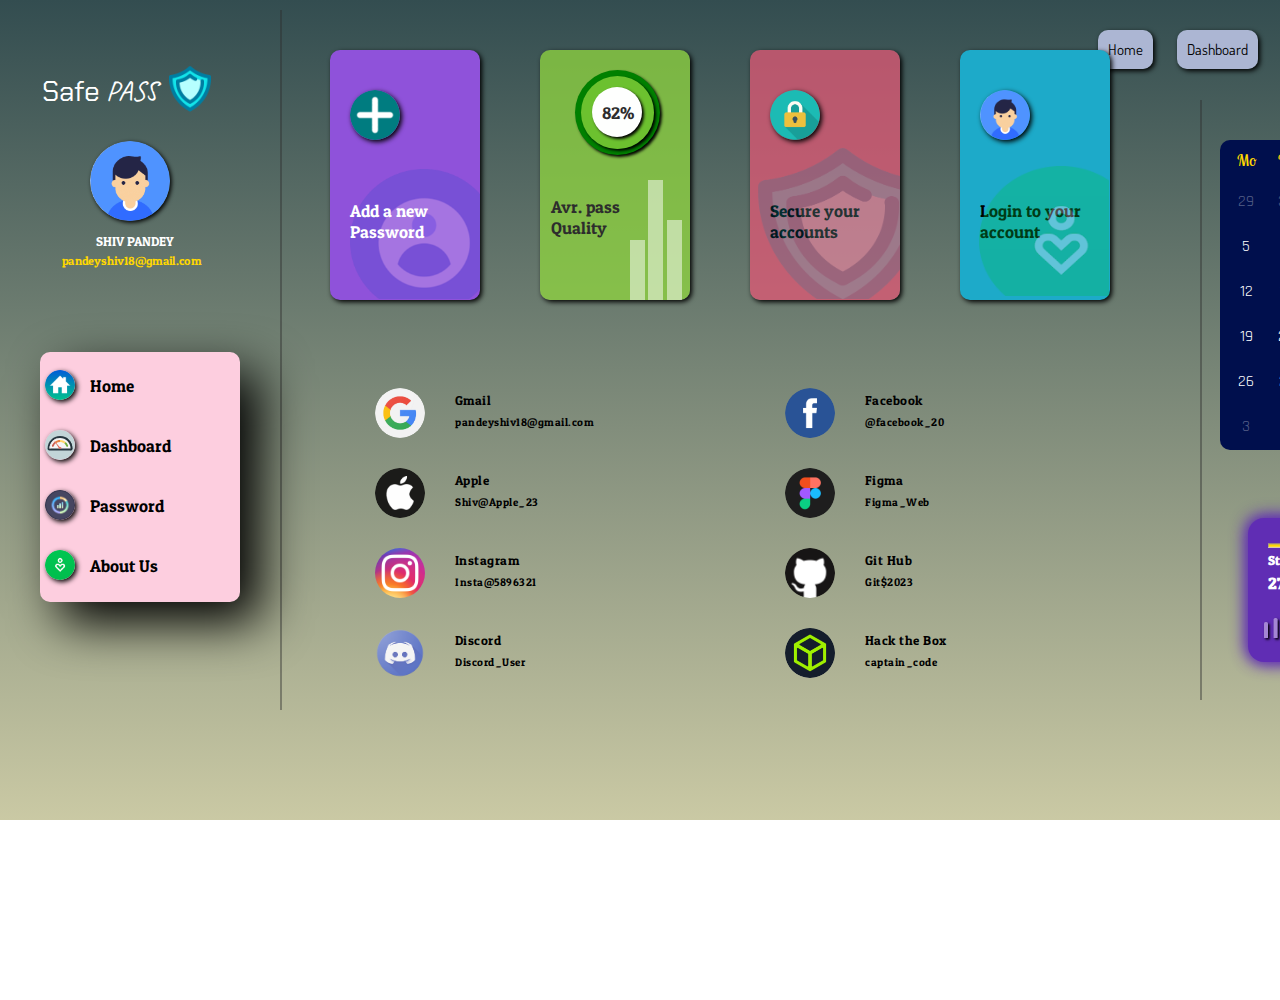
==== index.htm @ b61168da "Rename site.htm to index.htm" ====
<!DOCTYPE html>
<html lang="en">
<head>
    <meta charset="UTF-8">
    <meta http-equiv="X-UA-Compatible" content="IE=edge">
    <meta name="viewport" content="width=, initial-scale=1.0">
    <title>Document</title>
    <link rel="stylesheet" href="site.css">
</head>
<body>
    <div class="body_line1"></div>
    <div class="body_line2"></div>
    <header>
        <a href="" class="head_nav_home">Home</a>
        <a href="" class="head_nav_dash">Dashboard</a>
        <!-- <a href="" class="head_nav_">Password</a>
        <a href="" class="head_nav_">About Us</a>
        <a href="" class="head_nav_">Contact Us</a> -->
        <img src="images/login43.png" alt="login" class="login_btn">
    </header>
    <div class="all_tabs">
        <div class="tab1">
            <img src="images/New folder/home.png" alt="" class="all_tab_img">
            <span class="info">Home</span>
        </div>
        <div class="tab2">
            <img src="images/New folder/dashboard.svg" alt="" class="all_tab_img">
            <span class="info">Dashboard</span></div>
            <div class="tab3">
            <img src="images/New folder/pass.png" alt="" class="all_tab_img">
            <span class="info">Password</span></div>
            <div class="tab4">
            <img src="images/New folder/sch.png" alt="" class="all_tab_img">
            <span class="info">About Us</span></div>
        <div class="bg_blur"></div>
    </div>
    <div class="purple_cont">
        <img src="images/logo.png" alt="logo" class="logo"></img>
        <div class="logo_name">Safe</div>
        <div class="logo_name2">PASS</div>
        <img src="images/login43.png" alt="user" class="user_img">
        <span class="user_name">SHIV PANDEY</span>
        <span class="user_mail">pandeyshiv18@gmail.com</span>
    </div>
    <!-- <img src="images/New folder/homenew.png" alt="" class="side3_img"> -->
    <div class="stat">
        <span class="stat_text_1">Stats</span>
        <span class="stat_text_2">27 logins</span>
        <span class="stat_text_3">Today</span>

        <hr class="line">
        <div class="dot"></div>
        <hr class="line2">
        <div class="stat_graph_1"></div>
        <div class="stat_graph_2"></div>
        <div class="stat_graph_3"></div>
        <div class="stat_graph_4"></div>
        <div class="stat_graph_5"></div>
        <div class="stat_graph_6"></div>
        <div class="stat_graph_7"></div>
        <div class="stat_graph_8"></div>
        <div class="stat_graph_9"></div>
        <div class="stat_graph_10"></div>
        <div class="stat_graph_11"></div>
        <div class="stat_graph_12"></div>
        <div class="stat_graph_13"></div>
        <div class="stat_graph_14"></div>
        <div class="stat_graph_15"></div>
        <div class="stat_graph_16"></div>
        <div class="stat_graph_17"></div>
        <div class="stat_graph_18"></div>
        <div class="stat_graph_19"></div>
        <div class="stat_graph_20"></div>
    </div>
    <div class="block1">
        <img src="images/plus.webp" alt="" class="block1_img">
        <img src="images/login3.png" alt="" class="block1_img2">
        <span class="block1_text">Add a new Password</span>
    </div>
    <div class="block2">
        <div class="block2_circle1">
            <div class="block2_circle2">
                <div class="block2_circle3">
                    <span class="block2_text">82%</span>
                </div>
                <span class="block2_text2">Avr. pass Quality</span>
            </div>
            <div class="dot2"></div>
        </div>
        
        <div class="block2_graph1"></div>
        <div class="block2_graph2"></div>
        <div class="block2_graph3"></div>
    </div>
    <div class="block3">
        <span class="block3_text">Secure your accounts</span>
        <img src="images/lock.png" alt="" class="block3_img1">
        <img src="images/6065643.png" alt="" class="block3_img2">
    </div>
    <div class="block4">
        <span class="block4_text">Login to your account</span>
        <img src="images/login43.png" alt="" class="block4_img1">
        <img src="images/sch2.png" alt="" class="block4_img2">
    </div>
    <div class="recent_pass">
        <a href="link/google.htm">
        <div class="recent_set1_pass1">
            <img src="images/google.png" alt="pass_icon" class="pass_icon">
            <span class="recent_text1">Gmail</span>
            <span class="recent_text2">pandeyshiv18@gmail.com</span>
        </div></a>
        <a href="link/apple.htm">
        <div class="recent_set1_pass2">
            <img src="images/apple.png" alt="pass_icon" class="pass_icon">
            <span class="recent_text1">Apple</span>
            <span class="recent_text2">Shiv@Apple_23</span>
        </div></a>
        <a href="link/insta.htm">
        <div class="recent_set1_pass3">
            <img src="images/insta.png" alt="pass_icon" class="pass_icon">
            <span class="recent_text1">Instagram</span>
            <span class="recent_text2">Insta@5896321</span>
        </div></a>
        <a href="link/discord.htm">
        <div class="recent_set1_pass4">
            <img src="images/discord.png" alt="pass_icon" class="pass_icon">
            <span class="recent_text1">Discord</span>
            <span class="recent_text2">Discord_User</span>
        </div></a>
        <a href="link/fb.htm">
        <div class="recent_set2_pass5">
            <img src="images/fb2.png" alt="pass_icon" class="pass_icon">
            <span class="recent_text1">Facebook</span>
            <span class="recent_text2">@facebook_20</span>
        </div></a>
        <a href="link/figma.htm">
        <div class="recent_set2_pass6">
            <img src="images/figma.png" alt="pass_icon" class="pass_icon">
            <span class="recent_text1">Figma</span>
            <span class="recent_text2">Figma_Web</span>
        </div></a>
        <a href="link/git.htm">
        <div class="recent_set2_pass7">
            <img src="images/git.png" alt="pass_icon" class="pass_icon">
            <span class="recent_text1">Git Hub</span>
            <span class="recent_text2">Git$2023</span>
        </div></a>
        <a href="link/htb.htm">
        <div class="recent_set2_pass8">
            <img src="images/htb.png" alt="pass_icon" class="pass_icon">
            <span class="recent_text1">Hack the Box</span>
            <span class="recent_text2">captain_code</span>
        </div></a>
        
    </div>
    <div class="calender">
        <table>
            <tr>
                <th>Mo</th> 
                <th>Tu</th>
                <th>We</th>
                <th>Th</th>
                <th>Fr</th>
                <th>Sa</th>
                <th>Su</th>
            </tr>
            <tr>
                <td class="old">29</td>
                <td class="old">30</td>
                <td class="old">31</td>
                <td>1</td>
                <td>2</td>
                <td>3</td>
                <td>4</td>
            </tr>
            <tr>
                <td>5</td>
                <td>6</td>
                <td>7</td>
                <td>8</td>
                <td>9</td>
                <td>10</td>
                <td>11</td>
            </tr>
            <tr>
                <td>12</td>
                <td>13</td>
                <td>14</td>
                <td>15</td>
                <td>16</td>
                <td>17</td>
                <td>18</td>
            </tr>
            <tr>
                <td>19</td>
                <td>20</td>
                <td>21</td>
                <td>22</td>
                <td>23</td>
                <td>24</td>
                <td>25</td>
            </tr>
            <tr>
                <td>26</td>
                <td>27</td>
                <td>28</td>
                <td>29</td>
                <td>30</td>
                <td class="old">1</td>
                <td class="old">2</td>
            </tr>
            <tr>
                <td class="old">3</td>
                <td class="old">4</td>
                <td class="old">5</td>
                <td class="old">6</td>
                <td class="old">7</td>
                <td class="old">8</td>
                <td class="old">9</td>
            </tr>
        </table>
    </div>
</body>
</html>
---- site.css ----
@import url('https://fonts.googleapis.com/css2?family=Lobster+Two:ital,wght@0,400;1,700&family=Rajdhani:wght@300;400&display=swap');
@import url('https://fonts.googleapis.com/css2?family=Dosis:wght@500&display=swap');
@import url('https://fonts.googleapis.com/css2?family=Pacifico&display=swap');
@import url('https://fonts.googleapis.com/css2?family=Patua+One&display=swap');
@import url('https://fonts.googleapis.com/css2?family=Caveat:wght@700&display=swap');
@import url('https://fonts.googleapis.com/css2?family=Chakra+Petch:wght@500;700&display=swap');

/* 
font-family: 'Lobster Two', cursive;
font-family: 'Rajdhani', sans-serif; 
font-family: 'Patua One', cursive;
font-family: 'Chakra Petch', sans-serif;
font-family: 'Caveat', cursive;
font-family: 'Dosis', sans-serif;
*/

body {
    height: 800px;
    margin: 10px;
    padding: 0px;
    box-sizing: border-box;
    background-repeat: no-repeat;
    background-image: linear-gradient(to bottom, #334d50,#cac9a4);
}
.purple_cont {
    height: 350px;
    width: 300px;
    /* background-color: #5a1167; */
    /* box-shadow: 2px 2px 20px #116D6E, -2px -2px 20px #116D6E; */
    border-radius: 10px;
    position: absolute;
    top: -30px;
    left: -20px;
    transform: scale(.8);
}
.all_tabs {
    height: 250px;
    width: 200px;
    /* background-color: #FDCEDF; */
    position: absolute;
    top: 350px;
    left: 20px;
}
.bg_blur {
    height: 250px;
    width: 200px;
    background-color: #FDCEDF;
    border-radius: 10px;
    box-shadow: 20px 20px 50px ;
    top: 2px;
    position: absolute;
    left: 20px;
}
[class^=tab]{
    height: 50px;
    width: 180px;
    position: relative;
    z-index: 1;
    margin: 10px;
    left: -10px;
    border-radius: 10px;
    transition: all .2s;
}
.tab1:hover ~ div, .tab1:hover ~ .bg_blur{
    transition: all .2s;
    
    filter: blur(5px);
}
.tab2:hover ~ div, .tab2:hover ~ .bg_blur{
    transition: all .2s;
    filter: blur(5px);
}
.tab3:hover ~ div, .tab3:hover ~ .bg_blur{
    transition: all .2s;
    filter: blur(5px);
}
.tab4:hover ~ div, .tab4:hover ~ .bg_blur{
    transition: all .2s;
    filter: blur(5px);
}
.all_tab_img {
    height: 30px;
    width: 30px;
    position: absolute;
    box-shadow: 2px 2px 5px black;
    border-radius: 30px;
    left: 25px;
    top: 10px;
}

/* .tab2 {
    top: 430px;
}
.tab3 {
    top: 470px;
}
.tab4 {
    top: 510px;
} */
.info {
    font-size: 17px;
    position: relative;
    top: 15px;
    left: 70px;
    font-family: 'Patua One', cursive;
}
[class^=tab]:hover {
    background-color: rgb(96, 45, 180);
    box-shadow: 2px 2px 20px rgb(96, 45, 180), -2px -2px 20px rgb(96, 45, 180);
    transform: translateY(-5px);
    color:gold;
}
.logo {
    width: 70px;
    height: 70px;
    position: absolute;
    top: 70px;
    left: 190px;
    
}
.logo_name, .logo_name2 {
    font-family: 'Chakra Petch', sans-serif;
    color: white;
    font-size: 35px;
    position: absolute;
    top: 85px;
    left: 40px;
}
.logo_name2 {
    left: 120px;
    font-family: 'Caveat', cursive;
}
.user_img {
    width: 100px;
    height: 100px;
    position: absolute;
    box-shadow: 2px 2px 5px;
    border-radius: 50%;
    top: 170px;
    left: 100px;
}
.user_name {
    font-family: 'Patua One', cursive;
    color: white;
    position: absolute;
    top: 285px;
    left: 107px;
}
.user_mail {
    font-family: 'Patua One', cursive;
    color: gold;
    font-size: 15px;
    position: absolute;
    top: 310px;
    left: 65px;
}
.body_line1 {
    height: 700px;
    width: 2px;
    position: absolute;
    background-color: #2d2d2d6c;
    left: 280px;
}
.body_line2 {
    height: 600px;
    width: 2px;
    position: absolute;
    background-color: #2d2d2d6c;
    top: 100px;
    left: 1200px;
}
header {
    height: 50px;
    width: 60%;
    top: 40px;
    position: absolute;
    left: 500px;
    text-align: right;
}
header a {
    height: 50px;
    width: 60px;
    padding: 10px;
    text-decoration: none;
    font-size: 15px;
    box-shadow: 2px 2px 5px black;
    font-family: 'Dosis', sans-serif;
    color: white;
    margin: 10px;
    border-radius: 10px;
    background-color: #acb6d3;
    transition: all .2s;
}
header a:hover {
    transition-duration: .2s;
    box-shadow: 2px 2px 5px;
    background-color: rgb(0, 153, 255);
    box-shadow: 2px 2px 20px rgb(0, 153, 255), -2px -2px 20px rgb(0, 153, 255);
    color:whitesmoke;
}
.login_btn {
    height: 60px;
    width: 60px;
    position: absolute;
    top: -15px;
    box-shadow: 2px 2px 5px;
    border-radius: 50%;
    right: -80px;    
}

.stat {
    height: 180px;
    width: 280px;
    background-color: rgb(96, 45, 180);
    position: absolute;
    border-radius: 20px;
    box-shadow: 2px 2px 20px rgb(96, 45, 180), -2px -2px 20px rgb(96, 45, 180);
    font-family: 'Patua One', cursive;
    transition: all 0.2s;
    transform: scale(.8);   
    top: 500px;
    left: 1220px;
}
.stat:hover {
    transition: all 0.2s;
    transform: scale(.9);
}
.stat_text_1 {
    color: white;
    font-weight: bold;
    position: relative;
    top: 40px;
    left: 25px;
}
.stat_text_2 {
    color: white;
    font-weight: bold;
    position: relative;
    top: 70px;
    font-size: 20px;
    left: -15px;
}
.stat_text_3 {
    color: white;
    font-weight: bold;
    position: relative;
    top: 70px;
    color:gold;
    left: 80px;
}
[class^=stat_graph] {
    position: absolute;
    bottom: 30px;
    box-shadow: 2px 2px 3px;
    border-top-left-radius: 2px;
    border-top-right-radius: 2px;
    background-color: rgba(255, 255, 255, 0.427);
    /* transform: rotate(180deg); */
    display: inline-block;
    transition: all;
}
[class^=stat_graph]:hover {
    background-color: rgb(255, 255, 255);
    transform: scale(1.2);
}
.line {
    height: 3px;
    background-color: gold;
    width: 140px;
    position: relative;
    left: -44px;
    
}
.line2 {
    height: 3px;
    background-color: white;
    width: 80px;
    position: absolute;
    top: 24px;
    left: 170px;   
}
.dot{
    width: 10px;
    height: 10px;
    border-radius: 50%;
    position: relative;
    top: -15px;
    box-shadow: 2px 2px 3px;
    left: 162px;
    z-index: 1;
    background-color: white;
}
.stat_graph_1 {
    width: 5px;
    height: 20px;
    left: 20px;
}
.stat_graph_2 {
    width: 5px;
    height: 25px;
    left: 32px;
}
.stat_graph_3 {
    width: 5px;
    height: 30px;
    left: 44px;
}
.stat_graph_4 {
    width: 5px;
    height: 25px;
    left: 56px;
}
.stat_graph_5 {
    width: 5px;
    height: 20px;
    left: 68px;
}
.stat_graph_6 {
    width: 5px;
    height: 15px;
    left: 80px;
}
.stat_graph_7 {
    width: 5px;
    height: 10px;
    left: 92px;
}
.stat_graph_8 {
    width: 5px;
    height: 20px;
    left: 104px;
}
.stat_graph_9 {
    width: 5px;
    height: 10px;
    left: 116px;
}
.stat_graph_10 {
    width: 5px;
    height: 20px;
    left: 128px;
}
.stat_graph_11 {
    width: 5px;
    height: 20px;
    left: 140px;
}
.stat_graph_12 {
    width: 5px;
    height: 25px;
    left: 152px;
}
.stat_graph_13 {
    width: 5px;
    height: 30px;
    left: 164px;
}
.stat_graph_14 {
    width: 5px;
    height: 25px;
    left: 176px;
}
.stat_graph_15 {
    width: 5px;
    height: 20px;
    left: 188px;
}
.stat_graph_16 {
    width: 5px;
    height: 15px;
    left: 200px;
}
.stat_graph_17 {
    width: 5px;
    height: 10px;
    left: 212px;
}
.stat_graph_18 {
    width: 5px;
    height: 20px;
    left: 224px;
}
.stat_graph_19 {
    width: 5px;
    height: 30px;
    left: 236px;
}
.stat_graph_20 {
    width: 5px;
    height: 25px;
    left: 248px;
}
.block1 {
    width: 150px;
    height: 250px;
    background-color: rgb(143, 82, 218);
    border-radius: 10px;
    position: absolute;
    box-shadow: 2px 2px 5px black;
    top: 50px;
    left: 330px;
    transition: all 0.2s;

}
.block1:hover { 
    transition-duration: 0.2s;
    box-shadow: 20px 20px 50px rgba(0, 0, 0, 0.753);
    transform: scale(1.05); 
}
.block1_img {
    height: 50px;
    width: 50px;
    box-shadow: 2px 2px 5px;
    border-radius: 50%;
    position: relative;
    top: 40px;
    left: 20px;
}
.block1_img2 {
    height: 130px;
    width: 130px;
    position: relative;
    top: 65px;
    left: 20px;
    opacity: 0.2;
}
.block1_text {
    position: absolute;
    top: 150px;
    left: 20px;
    color: rgb(255, 255, 255);
    font-family: 'Patua One', cursive;
    font-size: 17px;
}
.block2 {
    width: 150px;
    height: 250px;
    background-color: rgba(144, 214, 63, 0.753);
    border-radius: 10px;
    position: absolute;
    top: 50px; 
    box-shadow: 2px 2px 5px black;
    left: 540px;
    transition: all 0.2s;
    
}
.block2:hover { 
    transition-duration: 0.2s;
    box-shadow: 20px 20px 50px rgba(0, 0, 0, 0.753);
    transform: scale(1.05); 
}
.block2_graph1 {
    height:60px;
    width: 15px;
    position: absolute;
    top: 190px;
    left: 90px;
    /* box-shadow: 2px 2px 5px black; */
    /* box-shadow: 2px 2px 3px; */
    background-color: rgba(255, 255, 255, 0.5);
}
.block2_graph2 {
    height: 120px;
    width: 15px;
    position: absolute;
    top: 130px;
    left: 108px;
    /* box-shadow: 2px 2px 3px; */
    background-color: rgba(255, 255, 255, 0.5);
}
.block2_graph3 {
    height: 80px;
    width: 15px;
    position: absolute;
    top: 170px;
    left: 127px;
    /* box-shadow: 2px 2px 3px; */
    background-color: rgba(255, 255, 255, 0.5);
}
.block2_circle1 {
    height: 85px;
    width: 85px;
    background-color: green;
    position: relative;
    top: 20px;
    box-shadow: 2px 2px 3px;
    border-radius: 50%;
    left: 35px;
}
.block2_circle2 {
    height: 73px;
    width: 73px;
    position: relative;
    top: 6px;
    left: 6px;
    box-shadow: 2px 2px 3px;
    background-color: rgba(144, 214, 63, 0.753);
    border-radius: 50%;
}
.block2_circle3 {
    height: 50px;
    width: 50px;
    position: relative;
    top: 11px;
    box-shadow: 2px 2px 3px;
    left: 11px;
    background-color: rgb(254, 255, 254);
    border-radius: 50%;
}
.block2_text {
    position: relative;
    top: 15px;
    left: 10px;
    color: #2d2d2d;
    font-family: 'Patua One', cursive;
    font-size: 17px;
}
.block2_text2 {
    position: absolute;
    top: 120px;
    left: -30px;
    color: #2d2d2d;
    font-family: 'Patua One', cursive;
    font-size: 17px;
}
.block3 {
    width: 150px;
    height: 250px;
    background-color: rgba(224, 87, 117, 0.753);
    border-radius: 10px;
    box-shadow: 2px 2px 5px black;
    position: absolute;
    top: 50px;
    left: 750px;
    transition: all 0.2s;
}
.block3:hover { 
    transition-duration: 0.2s;
    box-shadow: 20px 20px 50px rgba(0, 0, 0, 0.753);
    transform: scale(1.05); 
}
.block3_img1 {
    height: 50px;
    width: 50px;
    box-shadow: 2px 2px 5px;
    border-radius: 50%;
    position: relative;
    top: 40px;
    left: 20px;
}
.block3_img2 {
    height: 170px;
    width: 170px;
    position: relative;
    top: 25px;
    left: -20px;
    opacity: 0.2;
}
.block3_text {
    position: absolute;
    top: 150px;
    left: 20px;
    color: #000000;
    font-family: 'Patua One', cursive;
    font-size: 17px;
}
.block4 {
    width: 150px;
    height: 250px;
    background-color: rgb(29, 170, 201);
    border-radius: 10px;
    position: absolute;
    box-shadow: 2px 2px 5px black;
    top: 50px; 
    left: 960px;
    transition: all 0.2s;
}
.block4:hover { 
    transition-duration: 0.2s;
    box-shadow: 20px 20px 50px rgba(0, 0, 0, 0.753);
    transform: scale(1.05); 
}
.block4_img1 {
    height: 50px;
    width: 50px;
    box-shadow: 2px 2px 5px;
    border-radius: 50%;
    position: relative;
    top: 40px;
    left: 20px;
}
.block4_img2 {
    height: 130px;
    width: 130px;
    position: relative;
    top: 62px;
    left: 19px;
    opacity: .3;
}
.block4_text {
    position: absolute;
    top: 150px;
    left: 20px;
    color: #000000;
    font-family: 'Patua One', cursive;
    font-size: 17px;
}
.recent_pass {
    height: 300px;
    width: 600px;
    position: absolute;
    letter-spacing: .5px;
    top: 360px;
    left: 320px;
}
 .recent_pass div {
     height: 50px;
     width: 250px;
     position: relative;
     margin: 30px;
    border-radius: 30px;
    transition: all .2s;
}
a:link {
    text-decoration: none;
    color: #000000;
}
a:active{
    text-decoration: none;
    color: #000000;
}
a:visited {
    text-decoration: none;
    color: #000000;
}
[class^=recent_set1_pass] {
    position: absolute;
    left: 30px;
}
[class^=recent_set2_pass] {
    position: absolute;
    left: 440px;
    top: -320px;
}
/* .recent_set1_pass1 {
    background-color: #39aa57;
}
.recent_set1_pass2 {
    background-color: #1b1b19;
}
.recent_set1_pass3 {
    background-color: #db2c78;
}
.recent_set1_pass4 {
    background-color: #5c71c0;
} */
.recent_text1 {
    font-size: 13px;
    position: relative;
    /* color: white; */
    transition: all .2s;
    top: -35px;
    left: 20px;
    font-family: 'Patua One', cursive;
}
.recent_text2 {
    font-size: 11px;
    position: absolute;
    /* color: white; */
    transition: all .2s;
    top: 25px;
    left: 75px;
    font-family: 'Patua One', cursive;
}
[class^=recent_pass] div:hover {
    background-color: #FDCEDF;
    box-shadow: 2px 2px 20px #FDCEDF, -2px -2px 20px #FDCEDF;
    transform: translateY(-5px);
    
}
[class^=recent_text]:hover {
    transition: all .2s;
  
}
.pass_icon {
    position: relative;
    top: -2px;
    left: -5px;
    border-radius: 40px;
    /* box-shadow: 2px 2px 5px #000000, -2px -2px 20px #000000; */
    width: 50px;
    height: 50px;
}
.side3_img {
    height: 150px;
    width: 150px;
    position: relative;
    top: 80px;
    left: 1220px;

}
.calender {
    height: 310px;
    width: 285px;
    position: relative;
    top: 130px;
    left: 1210px;
    border-radius: 10px;
    transition: all .2s;
    /* background-color: #020202df; */
    background-color: #000f4d;
}
.bg_blur2{
    height: 290px;
    width: 277px;
    position: absolute;
    top: 0px;
    left: 0px;
    border-radius: 10px;
}
table {
    position: relative;
    left: -5px;
    z-index: 1;
    margin: 10px;
    /* border: 2px solid; */
    /* border-radius: 10px; */
}
th,td {
    color: white;
    font-size: 16px;
    text-align: center;
}
th {
    font-family: 'Lobster Two', cursive;
    font-weight: 500;
    color: gold;
    padding: 8px;
}
td {
    padding: 9px;
    border: 2px solid #000f4d;
    font-family: 'Rajdhani', sans-serif;
    transition: all .2s;
}
.old {
    color: rgba(255, 255, 255, 0.342);
}
.calender:hover {
    box-shadow: 20px 20px 50px;
    transform: translateY(-10px);
}
td:hover {
    color: gold;
    border: 2px solid;
}
@import url('https://fonts.googleapis.com/css2?family=Lobster+Two:ital,wght@0,400;1,700&family=Rajdhani:wght@300;400&display=swap');
@import url('https://fonts.googleapis.com/css2?family=Dosis:wght@500&display=swap');
@import url('https://fonts.googleapis.com/css2?family=Pacifico&display=swap');
@import url('https://fonts.googleapis.com/css2?family=Patua+One&display=swap');
@import url('https://fonts.googleapis.com/css2?family=Caveat:wght@700&display=swap');
@import url('https://fonts.googleapis.com/css2?family=Chakra+Petch:wght@500;700&display=swap');

/* 
font-family: 'Lobster Two', cursive;
font-family: 'Rajdhani', sans-serif; 
font-family: 'Patua One', cursive;
font-family: 'Chakra Petch', sans-serif;
font-family: 'Caveat', cursive;
font-family: 'Dosis', sans-serif;
*/

body {
    height: 800px;
    margin: 10px;
    padding: 0px;
    box-sizing: border-box;
    background-repeat: no-repeat;
    background-image: linear-gradient(to bottom, #334d50,#cac9a4);
}
.purple_cont {
    height: 350px;
    width: 300px;
    /* background-color: #5a1167; */
    /* box-shadow: 2px 2px 20px #116D6E, -2px -2px 20px #116D6E; */
    border-radius: 10px;
    position: absolute;
    top: -30px;
    left: -20px;
    transform: scale(.8);
}
.all_tabs {
    height: 250px;
    width: 200px;
    /* background-color: #FDCEDF; */
    position: absolute;
    top: 350px;
    left: 20px;
}
.bg_blur {
    height: 250px;
    width: 200px;
    background-color: #FDCEDF;
    border-radius: 10px;
    box-shadow: 20px 20px 50px ;
    top: 2px;
    position: absolute;
    left: 20px;
}
[class^=tab]{
    height: 50px;
    width: 180px;
    position: relative;
    z-index: 1;
    margin: 10px;
    left: -10px;
    border-radius: 10px;
    transition: all .2s;
}
.tab1:hover ~ div, .tab1:hover ~ .bg_blur{
    transition: all .2s;
    
    filter: blur(5px);
}
.tab2:hover ~ div, .tab2:hover ~ .bg_blur{
    transition: all .2s;
    filter: blur(5px);
}
.tab3:hover ~ div, .tab3:hover ~ .bg_blur{
    transition: all .2s;
    filter: blur(5px);
}
.tab4:hover ~ div, .tab4:hover ~ .bg_blur{
    transition: all .2s;
    filter: blur(5px);
}
.all_tab_img {
    height: 30px;
    width: 30px;
    position: absolute;
    box-shadow: 2px 2px 5px black;
    border-radius: 30px;
    left: 25px;
    top: 10px;
}

/* .tab2 {
    top: 430px;
}
.tab3 {
    top: 470px;
}
.tab4 {
    top: 510px;
} */
.info {
    font-size: 17px;
    position: relative;
    top: 15px;
    left: 70px;
    font-family: 'Patua One', cursive;
}
[class^=tab]:hover {
    background-color: rgb(96, 45, 180);
    box-shadow: 2px 2px 20px rgb(96, 45, 180), -2px -2px 20px rgb(96, 45, 180);
    transform: translateY(-5px);
    color:gold;
}
.logo {
    width: 70px;
    height: 70px;
    position: absolute;
    top: 70px;
    left: 190px;
    
}
.logo_name, .logo_name2 {
    font-family: 'Chakra Petch', sans-serif;
    color: white;
    font-size: 35px;
    position: absolute;
    top: 85px;
    left: 40px;
}
.logo_name2 {
    left: 120px;
    font-family: 'Caveat', cursive;
}
.user_img {
    width: 100px;
    height: 100px;
    position: absolute;
    box-shadow: 2px 2px 5px;
    border-radius: 50%;
    top: 170px;
    left: 100px;
}
.user_name {
    font-family: 'Patua One', cursive;
    color: white;
    position: absolute;
    top: 285px;
    left: 107px;
}
.user_mail {
    font-family: 'Patua One', cursive;
    color: gold;
    font-size: 15px;
    position: absolute;
    top: 310px;
    left: 65px;
}
.body_line1 {
    height: 700px;
    width: 2px;
    position: absolute;
    background-color: #2d2d2d6c;
    left: 280px;
}
.body_line2 {
    height: 600px;
    width: 2px;
    position: absolute;
    background-color: #2d2d2d6c;
    top: 100px;
    left: 1200px;
}
header {
    height: 50px;
    width: 60%;
    top: 40px;
    position: absolute;
    left: 500px;
    text-align: right;
}
header a {
    height: 50px;
    width: 60px;
    padding: 10px;
    text-decoration: none;
    font-size: 15px;
    box-shadow: 2px 2px 5px black;
    font-family: 'Dosis', sans-serif;
    color: white;
    margin: 10px;
    border-radius: 10px;
    background-color: #acb6d3;
    transition: all .2s;
}
header a:hover {
    transition-duration: .2s;
    box-shadow: 2px 2px 5px;
    background-color: rgb(0, 153, 255);
    box-shadow: 2px 2px 20px rgb(0, 153, 255), -2px -2px 20px rgb(0, 153, 255);
    color:whitesmoke;
}
.login_btn {
    height: 60px;
    width: 60px;
    position: absolute;
    top: -15px;
    box-shadow: 2px 2px 5px;
    border-radius: 50%;
    right: -80px;    
}

.stat {
    height: 180px;
    width: 280px;
    background-color: rgb(96, 45, 180);
    position: absolute;
    border-radius: 20px;
    box-shadow: 2px 2px 20px rgb(96, 45, 180), -2px -2px 20px rgb(96, 45, 180);
    font-family: 'Patua One', cursive;
    transition: all 0.2s;
    transform: scale(.8);   
    top: 500px;
    left: 1220px;
}
.stat:hover {
    transition: all 0.2s;
    transform: scale(.9);
}
.stat_text_1 {
    color: white;
    font-weight: bold;
    position: relative;
    top: 40px;
    left: 25px;
}
.stat_text_2 {
    color: white;
    font-weight: bold;
    position: relative;
    top: 70px;
    font-size: 20px;
    left: -15px;
}
.stat_text_3 {
    color: white;
    font-weight: bold;
    position: relative;
    top: 70px;
    color:gold;
    left: 80px;
}
[class^=stat_graph] {
    position: absolute;
    bottom: 30px;
    box-shadow: 2px 2px 3px;
    border-top-left-radius: 2px;
    border-top-right-radius: 2px;
    background-color: rgba(255, 255, 255, 0.427);
    /* transform: rotate(180deg); */
    display: inline-block;
    transition: all;
}
[class^=stat_graph]:hover {
    background-color: rgb(255, 255, 255);
    transform: scale(1.2);
}
.line {
    height: 3px;
    background-color: gold;
    width: 140px;
    position: relative;
    left: -44px;
    
}
.line2 {
    height: 3px;
    background-color: white;
    width: 80px;
    position: absolute;
    top: 24px;
    left: 170px;   
}
.dot{
    width: 10px;
    height: 10px;
    border-radius: 50%;
    position: relative;
    top: -15px;
    box-shadow: 2px 2px 3px;
    left: 162px;
    z-index: 1;
    background-color: white;
}
.stat_graph_1 {
    width: 5px;
    height: 20px;
    left: 20px;
}
.stat_graph_2 {
    width: 5px;
    height: 25px;
    left: 32px;
}
.stat_graph_3 {
    width: 5px;
    height: 30px;
    left: 44px;
}
.stat_graph_4 {
    width: 5px;
    height: 25px;
    left: 56px;
}
.stat_graph_5 {
    width: 5px;
    height: 20px;
    left: 68px;
}
.stat_graph_6 {
    width: 5px;
    height: 15px;
    left: 80px;
}
.stat_graph_7 {
    width: 5px;
    height: 10px;
    left: 92px;
}
.stat_graph_8 {
    width: 5px;
    height: 20px;
    left: 104px;
}
.stat_graph_9 {
    width: 5px;
    height: 10px;
    left: 116px;
}
.stat_graph_10 {
    width: 5px;
    height: 20px;
    left: 128px;
}
.stat_graph_11 {
    width: 5px;
    height: 20px;
    left: 140px;
}
.stat_graph_12 {
    width: 5px;
    height: 25px;
    left: 152px;
}
.stat_graph_13 {
    width: 5px;
    height: 30px;
    left: 164px;
}
.stat_graph_14 {
    width: 5px;
    height: 25px;
    left: 176px;
}
.stat_graph_15 {
    width: 5px;
    height: 20px;
    left: 188px;
}
.stat_graph_16 {
    width: 5px;
    height: 15px;
    left: 200px;
}
.stat_graph_17 {
    width: 5px;
    height: 10px;
    left: 212px;
}
.stat_graph_18 {
    width: 5px;
    height: 20px;
    left: 224px;
}
.stat_graph_19 {
    width: 5px;
    height: 30px;
    left: 236px;
}
.stat_graph_20 {
    width: 5px;
    height: 25px;
    left: 248px;
}
.block1 {
    width: 150px;
    height: 250px;
    background-color: rgb(143, 82, 218);
    border-radius: 10px;
    position: absolute;
    box-shadow: 2px 2px 5px black;
    top: 50px;
    left: 330px;
    transition: all 0.2s;

}
.block1:hover { 
    transition-duration: 0.2s;
    box-shadow: 20px 20px 50px rgba(0, 0, 0, 0.753);
    transform: scale(1.05); 
}
.block1_img {
    height: 50px;
    width: 50px;
    box-shadow: 2px 2px 5px;
    border-radius: 50%;
    position: relative;
    top: 40px;
    left: 20px;
}
.block1_img2 {
    height: 130px;
    width: 130px;
    position: relative;
    top: 65px;
    left: 20px;
    opacity: 0.2;
}
.block1_text {
    position: absolute;
    top: 150px;
    left: 20px;
    color: rgb(255, 255, 255);
    font-family: 'Patua One', cursive;
    font-size: 17px;
}
.block2 {
    width: 150px;
    height: 250px;
    background-color: rgba(144, 214, 63, 0.753);
    border-radius: 10px;
    position: absolute;
    top: 50px; 
    box-shadow: 2px 2px 5px black;
    left: 540px;
    transition: all 0.2s;
    
}
.block2:hover { 
    transition-duration: 0.2s;
    box-shadow: 20px 20px 50px rgba(0, 0, 0, 0.753);
    transform: scale(1.05); 
}
.block2_graph1 {
    height:60px;
    width: 15px;
    position: absolute;
    top: 190px;
    left: 90px;
    /* box-shadow: 2px 2px 5px black; */
    /* box-shadow: 2px 2px 3px; */
    background-color: rgba(255, 255, 255, 0.5);
}
.block2_graph2 {
    height: 120px;
    width: 15px;
    position: absolute;
    top: 130px;
    left: 108px;
    /* box-shadow: 2px 2px 3px; */
    background-color: rgba(255, 255, 255, 0.5);
}
.block2_graph3 {
    height: 80px;
    width: 15px;
    position: absolute;
    top: 170px;
    left: 127px;
    /* box-shadow: 2px 2px 3px; */
    background-color: rgba(255, 255, 255, 0.5);
}
.block2_circle1 {
    height: 85px;
    width: 85px;
    background-color: green;
    position: relative;
    top: 20px;
    box-shadow: 2px 2px 3px;
    border-radius: 50%;
    left: 35px;
}
.block2_circle2 {
    height: 73px;
    width: 73px;
    position: relative;
    top: 6px;
    left: 6px;
    box-shadow: 2px 2px 3px;
    background-color: rgba(144, 214, 63, 0.753);
    border-radius: 50%;
}
.block2_circle3 {
    height: 50px;
    width: 50px;
    position: relative;
    top: 11px;
    box-shadow: 2px 2px 3px;
    left: 11px;
    background-color: rgb(254, 255, 254);
    border-radius: 50%;
}
.block2_text {
    position: relative;
    top: 15px;
    left: 10px;
    color: #2d2d2d;
    font-family: 'Patua One', cursive;
    font-size: 17px;
}
.block2_text2 {
    position: absolute;
    top: 120px;
    left: -30px;
    color: #2d2d2d;
    font-family: 'Patua One', cursive;
    font-size: 17px;
}
.block3 {
    width: 150px;
    height: 250px;
    background-color: rgba(224, 87, 117, 0.753);
    border-radius: 10px;
    box-shadow: 2px 2px 5px black;
    position: absolute;
    top: 50px;
    left: 750px;
    transition: all 0.2s;
}
.block3:hover { 
    transition-duration: 0.2s;
    box-shadow: 20px 20px 50px rgba(0, 0, 0, 0.753);
    transform: scale(1.05); 
}
.block3_img1 {
    height: 50px;
    width: 50px;
    box-shadow: 2px 2px 5px;
    border-radius: 50%;
    position: relative;
    top: 40px;
    left: 20px;
}
.block3_img2 {
    height: 170px;
    width: 170px;
    position: relative;
    top: 25px;
    left: -20px;
    opacity: 0.2;
}
.block3_text {
    position: absolute;
    top: 150px;
    left: 20px;
    color: #000000;
    font-family: 'Patua One', cursive;
    font-size: 17px;
}
.block4 {
    width: 150px;
    height: 250px;
    background-color: rgb(29, 170, 201);
    border-radius: 10px;
    position: absolute;
    box-shadow: 2px 2px 5px black;
    top: 50px; 
    left: 960px;
    transition: all 0.2s;
}
.block4:hover { 
    transition-duration: 0.2s;
    box-shadow: 20px 20px 50px rgba(0, 0, 0, 0.753);
    transform: scale(1.05); 
}
.block4_img1 {
    height: 50px;
    width: 50px;
    box-shadow: 2px 2px 5px;
    border-radius: 50%;
    position: relative;
    top: 40px;
    left: 20px;
}
.block4_img2 {
    height: 130px;
    width: 130px;
    position: relative;
    top: 62px;
    left: 19px;
    opacity: .3;
}
.block4_text {
    position: absolute;
    top: 150px;
    left: 20px;
    color: #000000;
    font-family: 'Patua One', cursive;
    font-size: 17px;
}
.recent_pass {
    height: 300px;
    width: 600px;
    position: absolute;
    letter-spacing: .5px;
    top: 360px;
    left: 320px;
}
 .recent_pass div {
     height: 50px;
     width: 250px;
     position: relative;
     margin: 30px;
    border-radius: 30px;
    transition: all .2s;
}
a:link {
    text-decoration: none;
    color: #000000;
}
a:active{
    text-decoration: none;
    color: #000000;
}
a:visited {
    text-decoration: none;
    color: #000000;
}
[class^=recent_set1_pass] {
    position: absolute;
    left: 30px;
}
[class^=recent_set2_pass] {
    position: absolute;
    left: 440px;
    top: -320px;
}
/* .recent_set1_pass1 {
    background-color: #39aa57;
}
.recent_set1_pass2 {
    background-color: #1b1b19;
}
.recent_set1_pass3 {
    background-color: #db2c78;
}
.recent_set1_pass4 {
    background-color: #5c71c0;
} */
.recent_text1 {
    font-size: 13px;
    position: relative;
    /* color: white; */
    transition: all .2s;
    top: -35px;
    left: 20px;
    font-family: 'Patua One', cursive;
}
.recent_text2 {
    font-size: 11px;
    position: absolute;
    /* color: white; */
    transition: all .2s;
    top: 25px;
    left: 75px;
    font-family: 'Patua One', cursive;
}
[class^=recent_pass] div:hover {
    background-color: #FDCEDF;
    box-shadow: 2px 2px 20px #FDCEDF, -2px -2px 20px #FDCEDF;
    transform: translateY(-5px);
    
}
[class^=recent_text]:hover {
    transition: all .2s;
  
}
.pass_icon {
    position: relative;
    top: -2px;
    left: -5px;
    border-radius: 40px;
    /* box-shadow: 2px 2px 5px #000000, -2px -2px 20px #000000; */
    width: 50px;
    height: 50px;
}
.side3_img {
    height: 150px;
    width: 150px;
    position: relative;
    top: 80px;
    left: 1220px;

}
.calender {
    height: 310px;
    width: 285px;
    position: relative;
    top: 130px;
    left: 1210px;
    border-radius: 10px;
    transition: all .2s;
    /* background-color: #020202df; */
    background-color: #000f4d;
}
.bg_blur2{
    height: 290px;
    width: 277px;
    position: absolute;
    top: 0px;
    left: 0px;
    border-radius: 10px;
}
table {
    position: relative;
    left: -5px;
    z-index: 1;
    margin: 10px;
    /* border: 2px solid; */
    /* border-radius: 10px; */
}
th,td {
    color: white;
    font-size: 16px;
    text-align: center;
}
th {
    font-family: 'Lobster Two', cursive;
    font-weight: 500;
    color: gold;
    padding: 8px;
}
td {
    padding: 9px;
    border: 2px solid #000f4d;
    font-family: 'Rajdhani', sans-serif;
    transition: all .2s;
}
.old {
    color: rgba(255, 255, 255, 0.342);
}
.calender:hover {
    box-shadow: 20px 20px 50px;
    transform: translateY(-10px);
}
td:hover {
    color: gold;
    border: 2px solid;
}
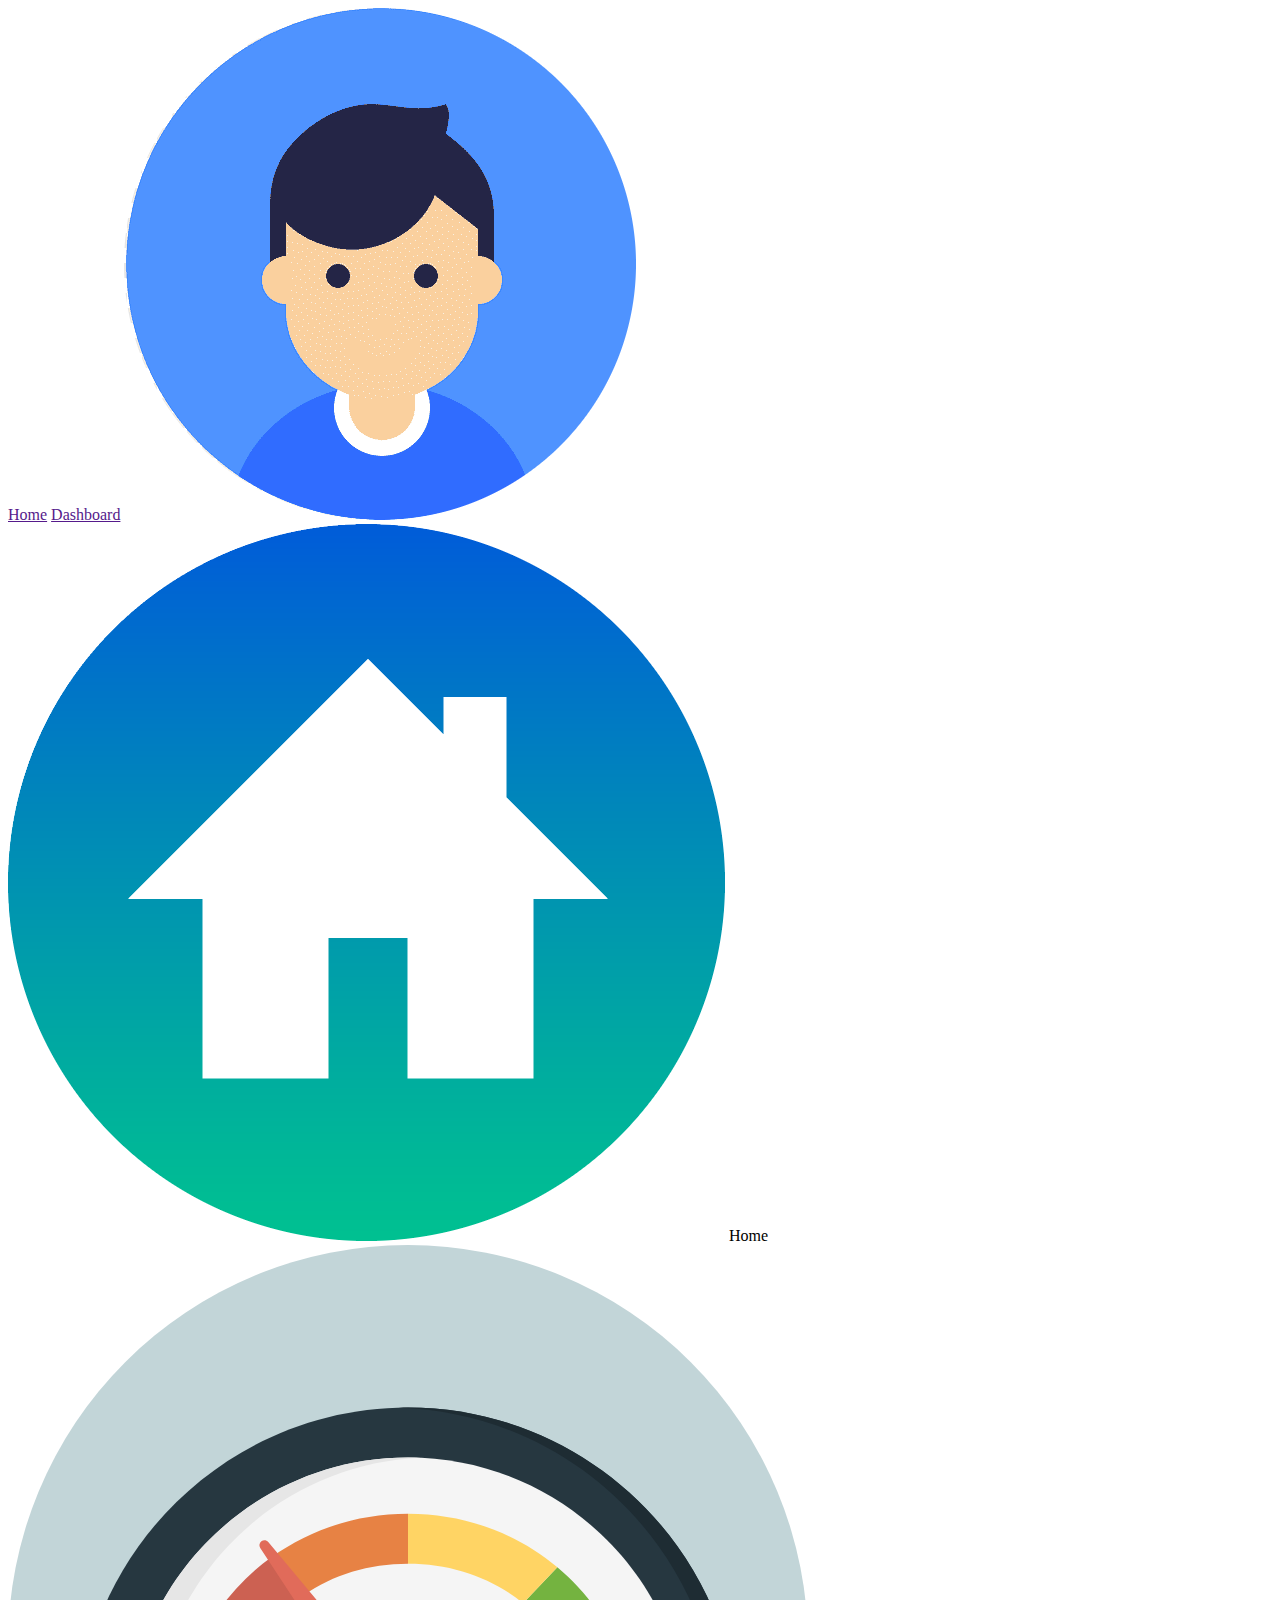
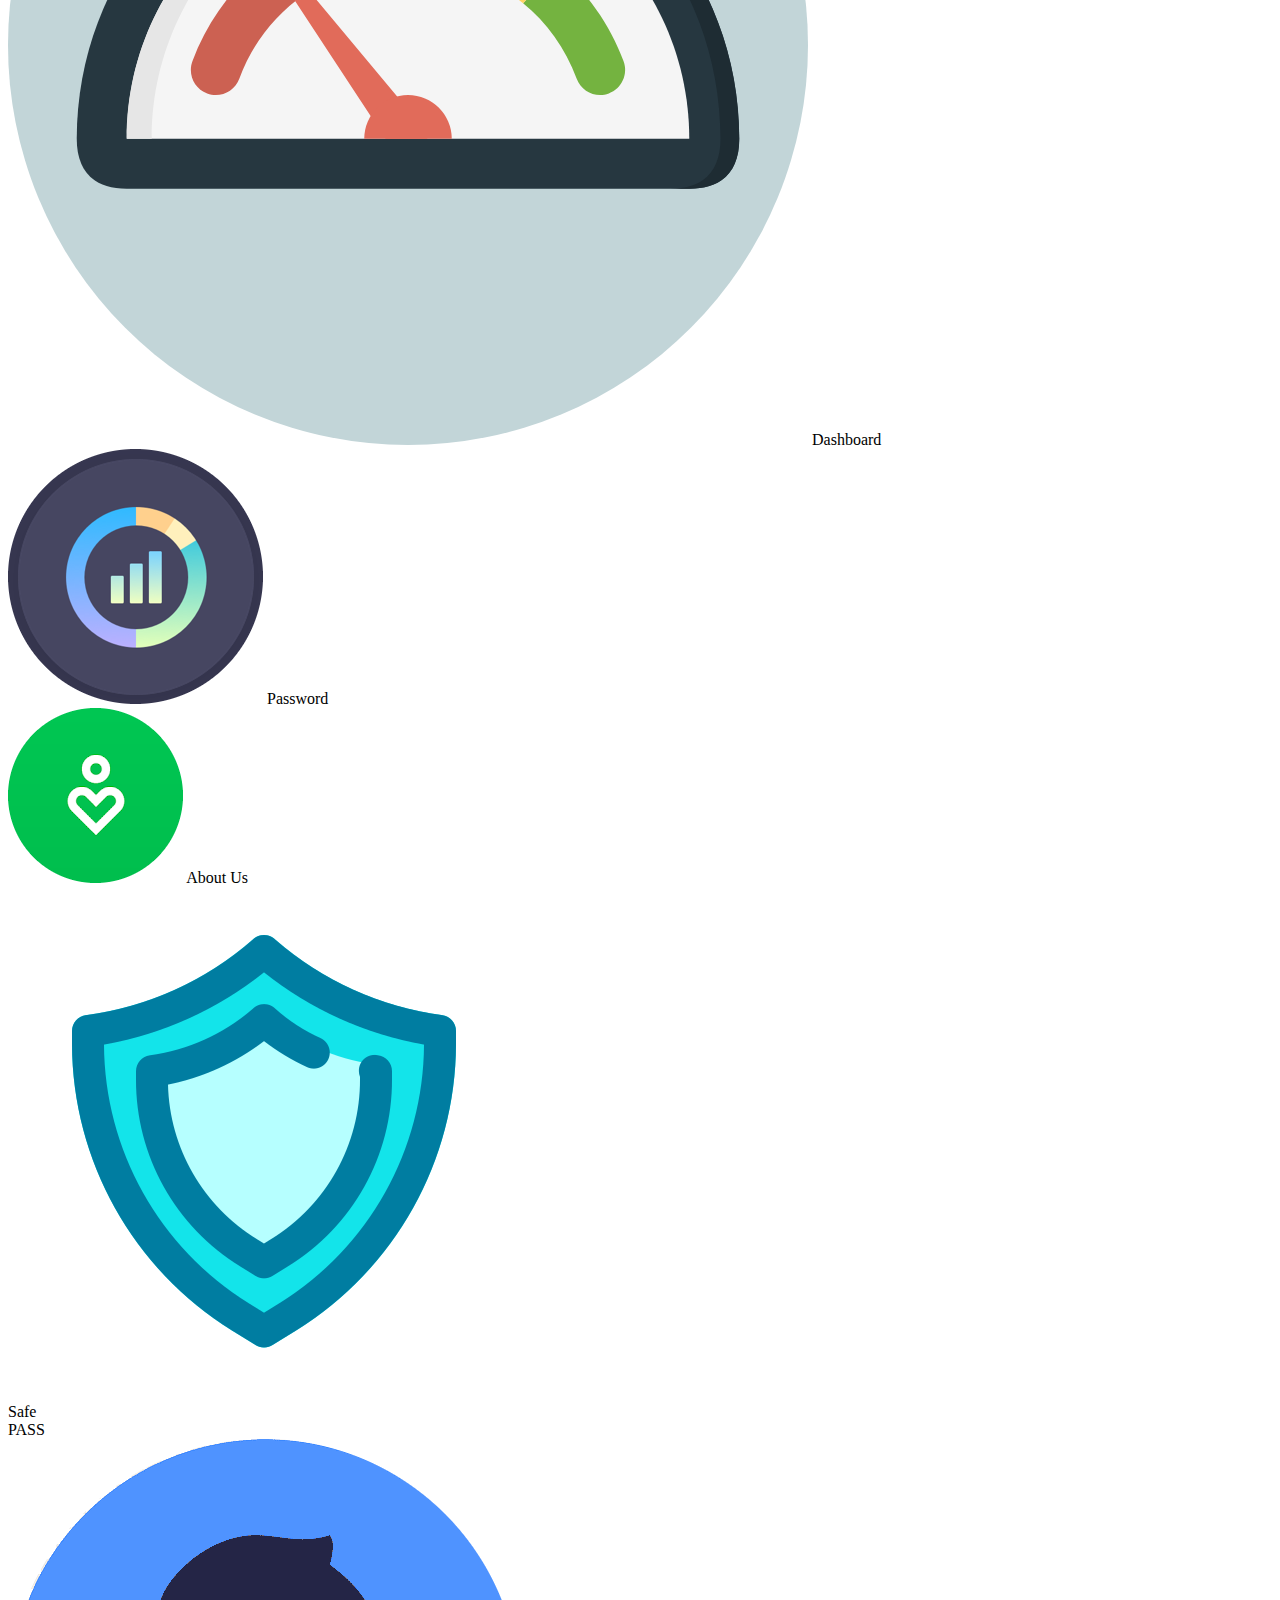
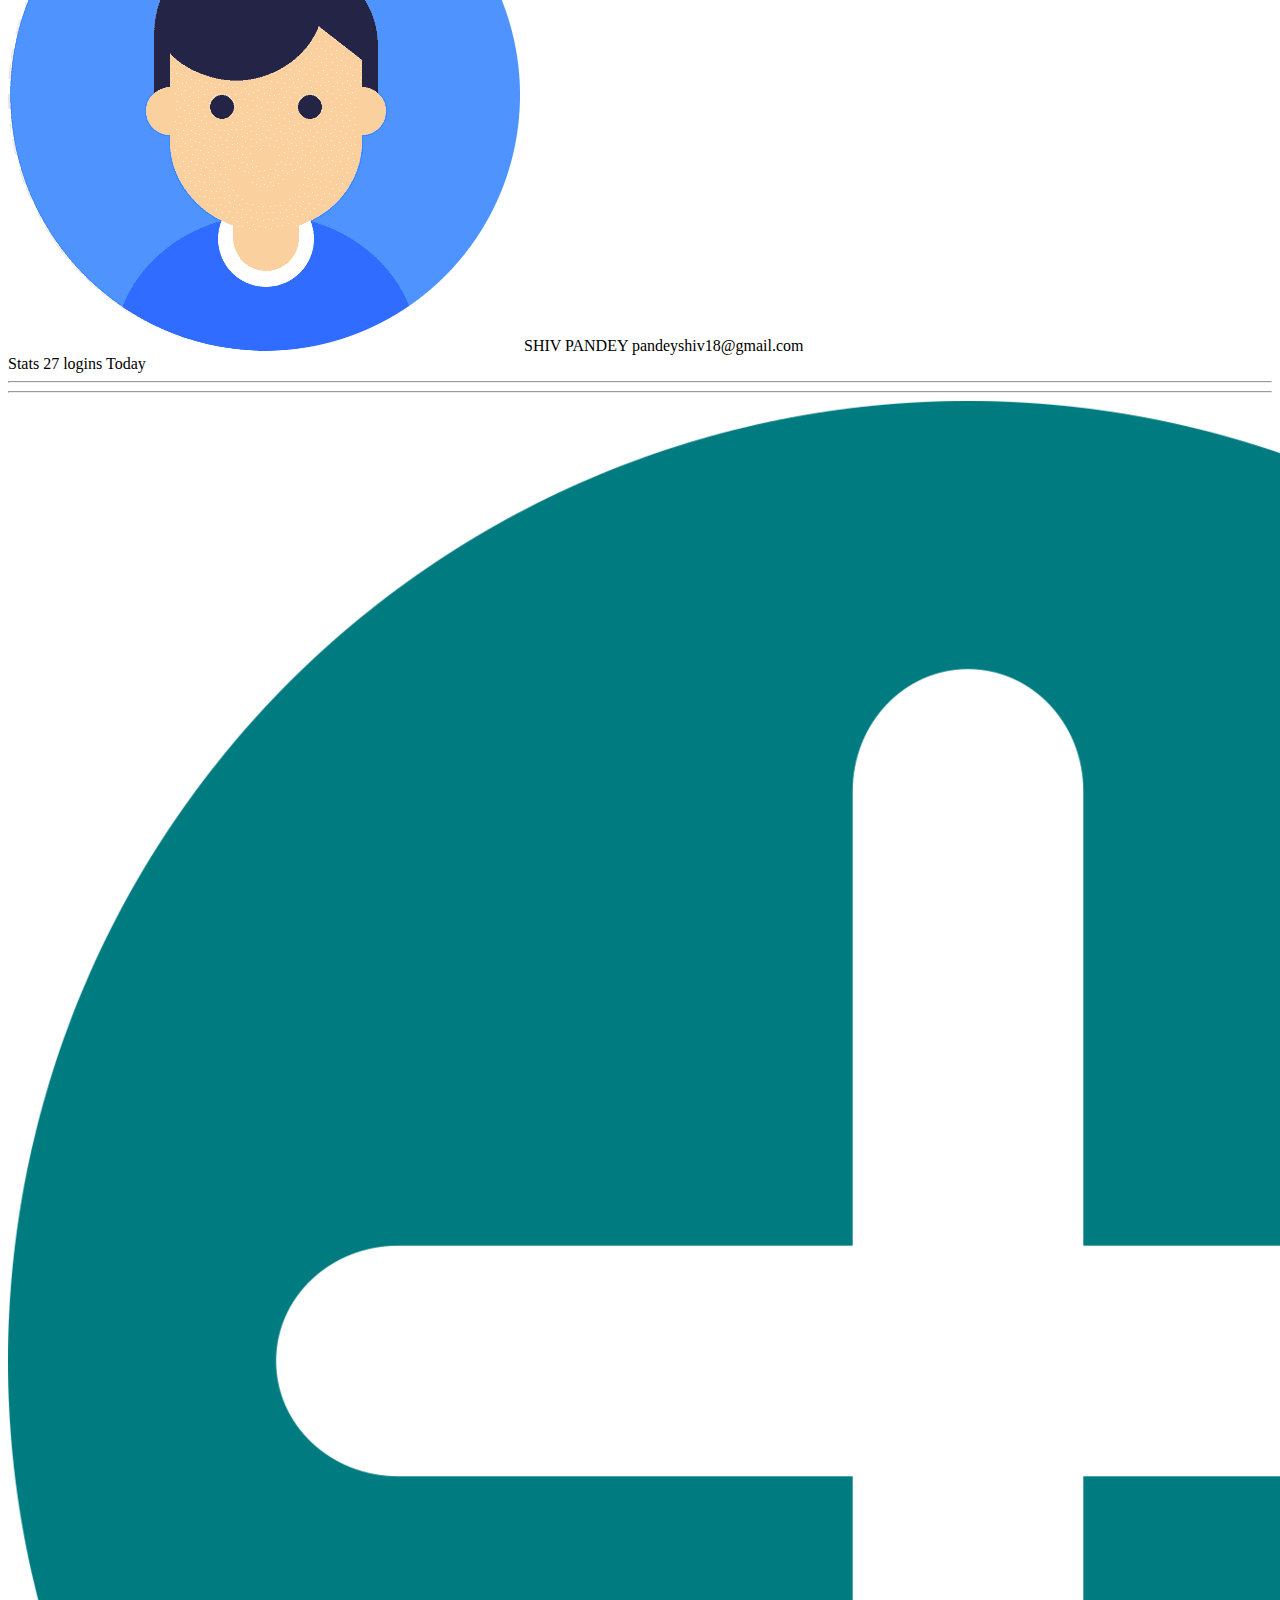
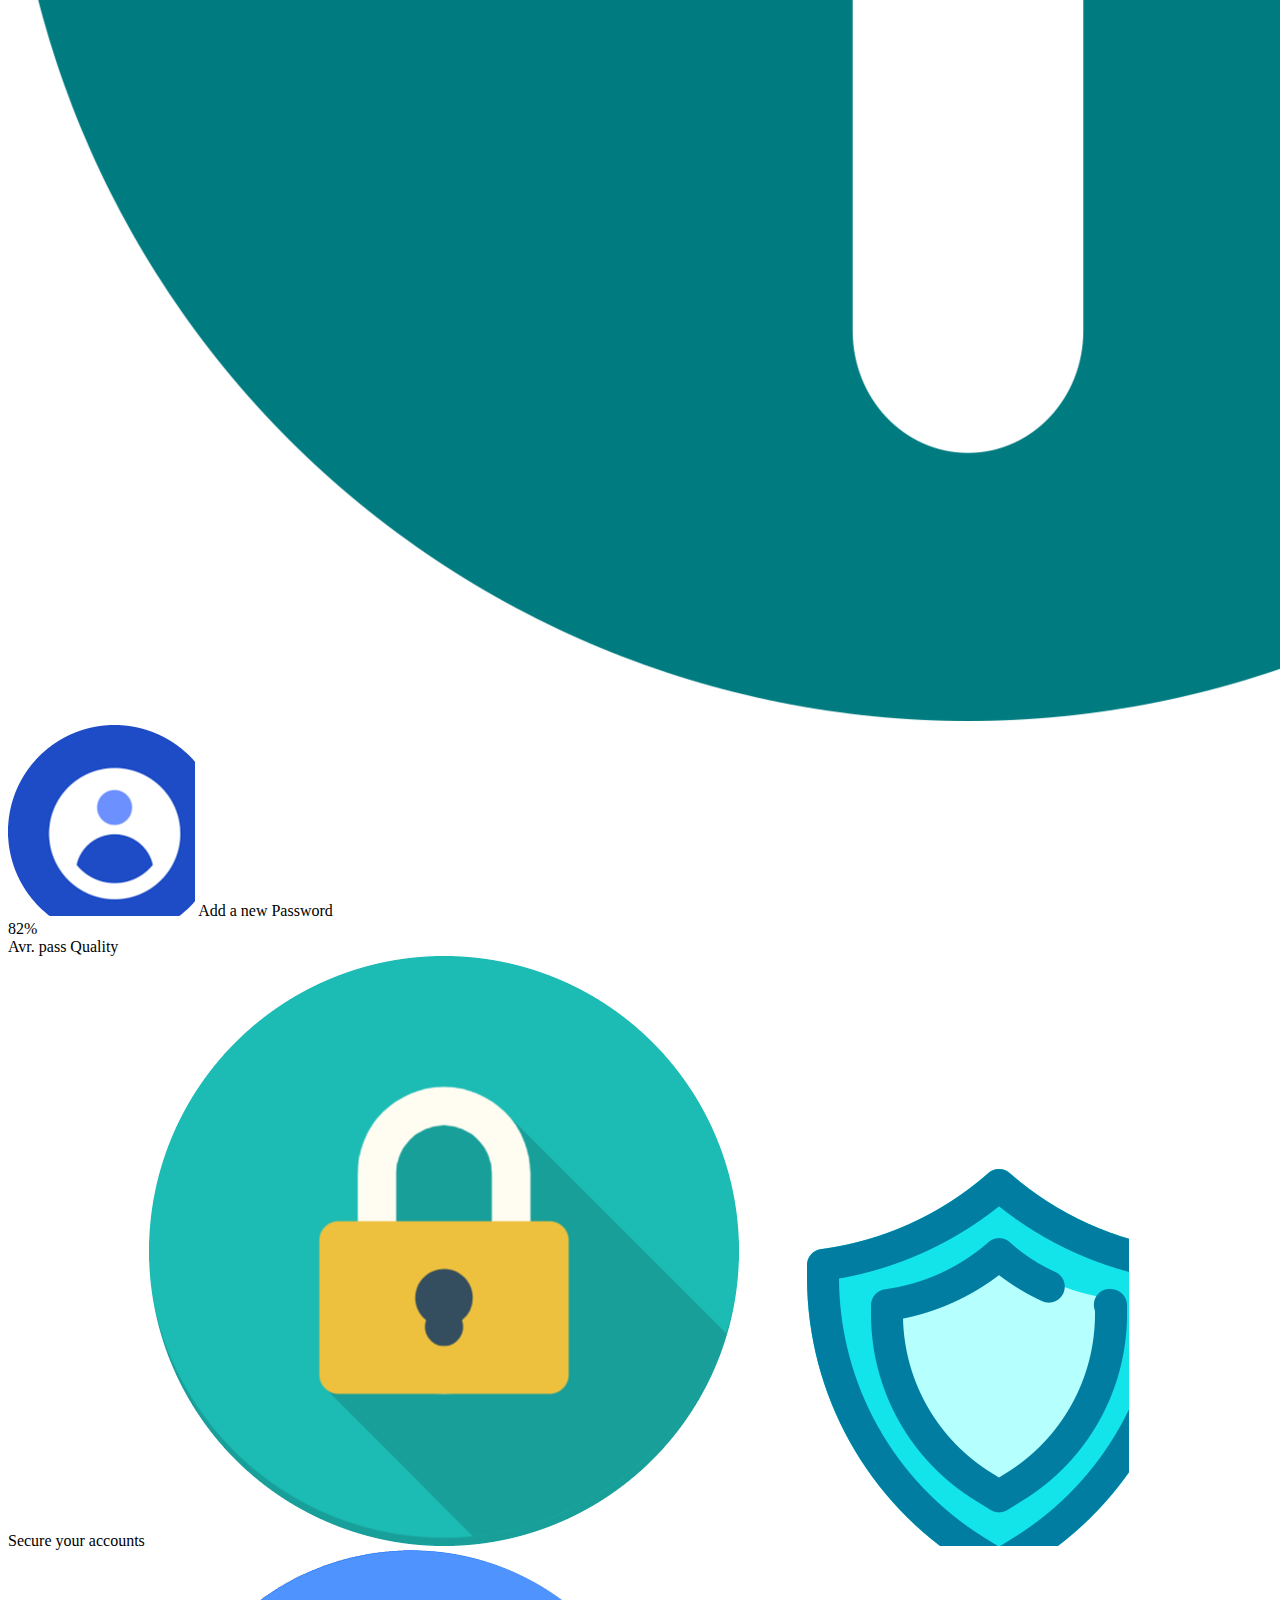
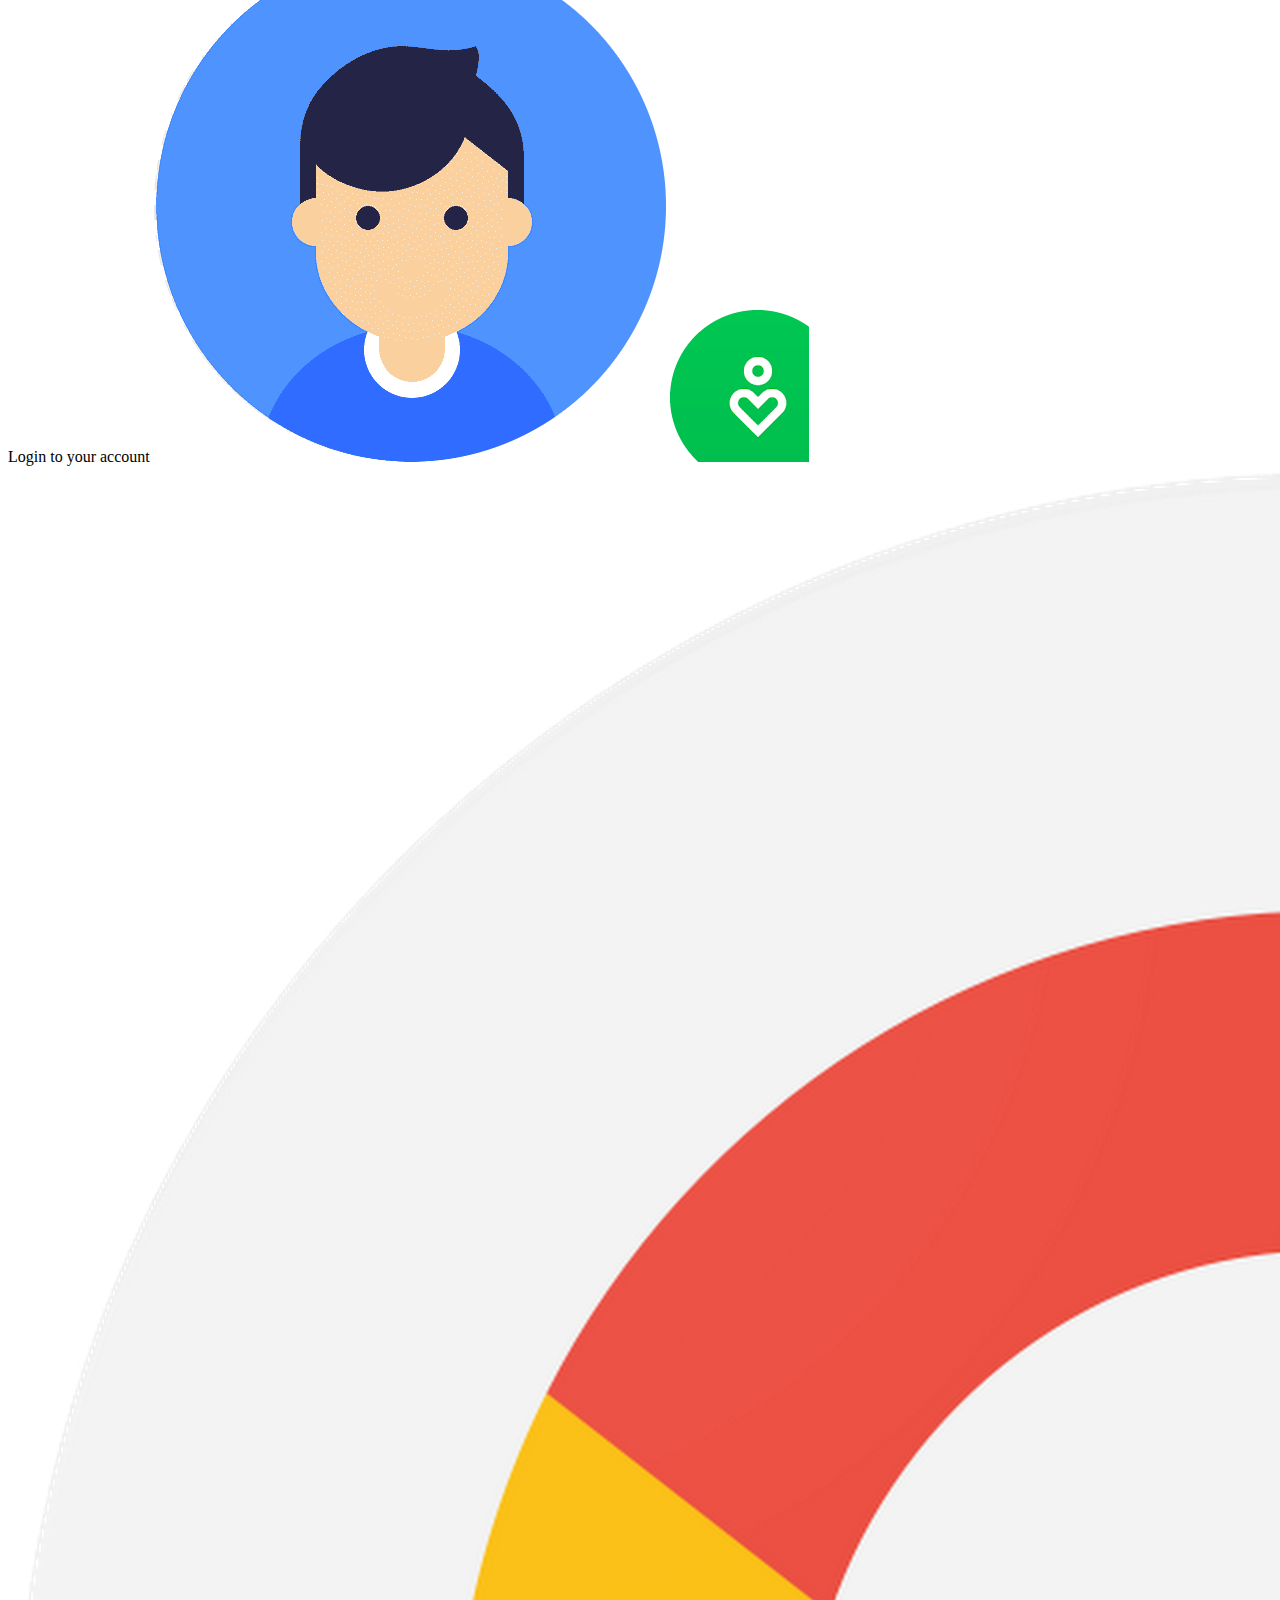
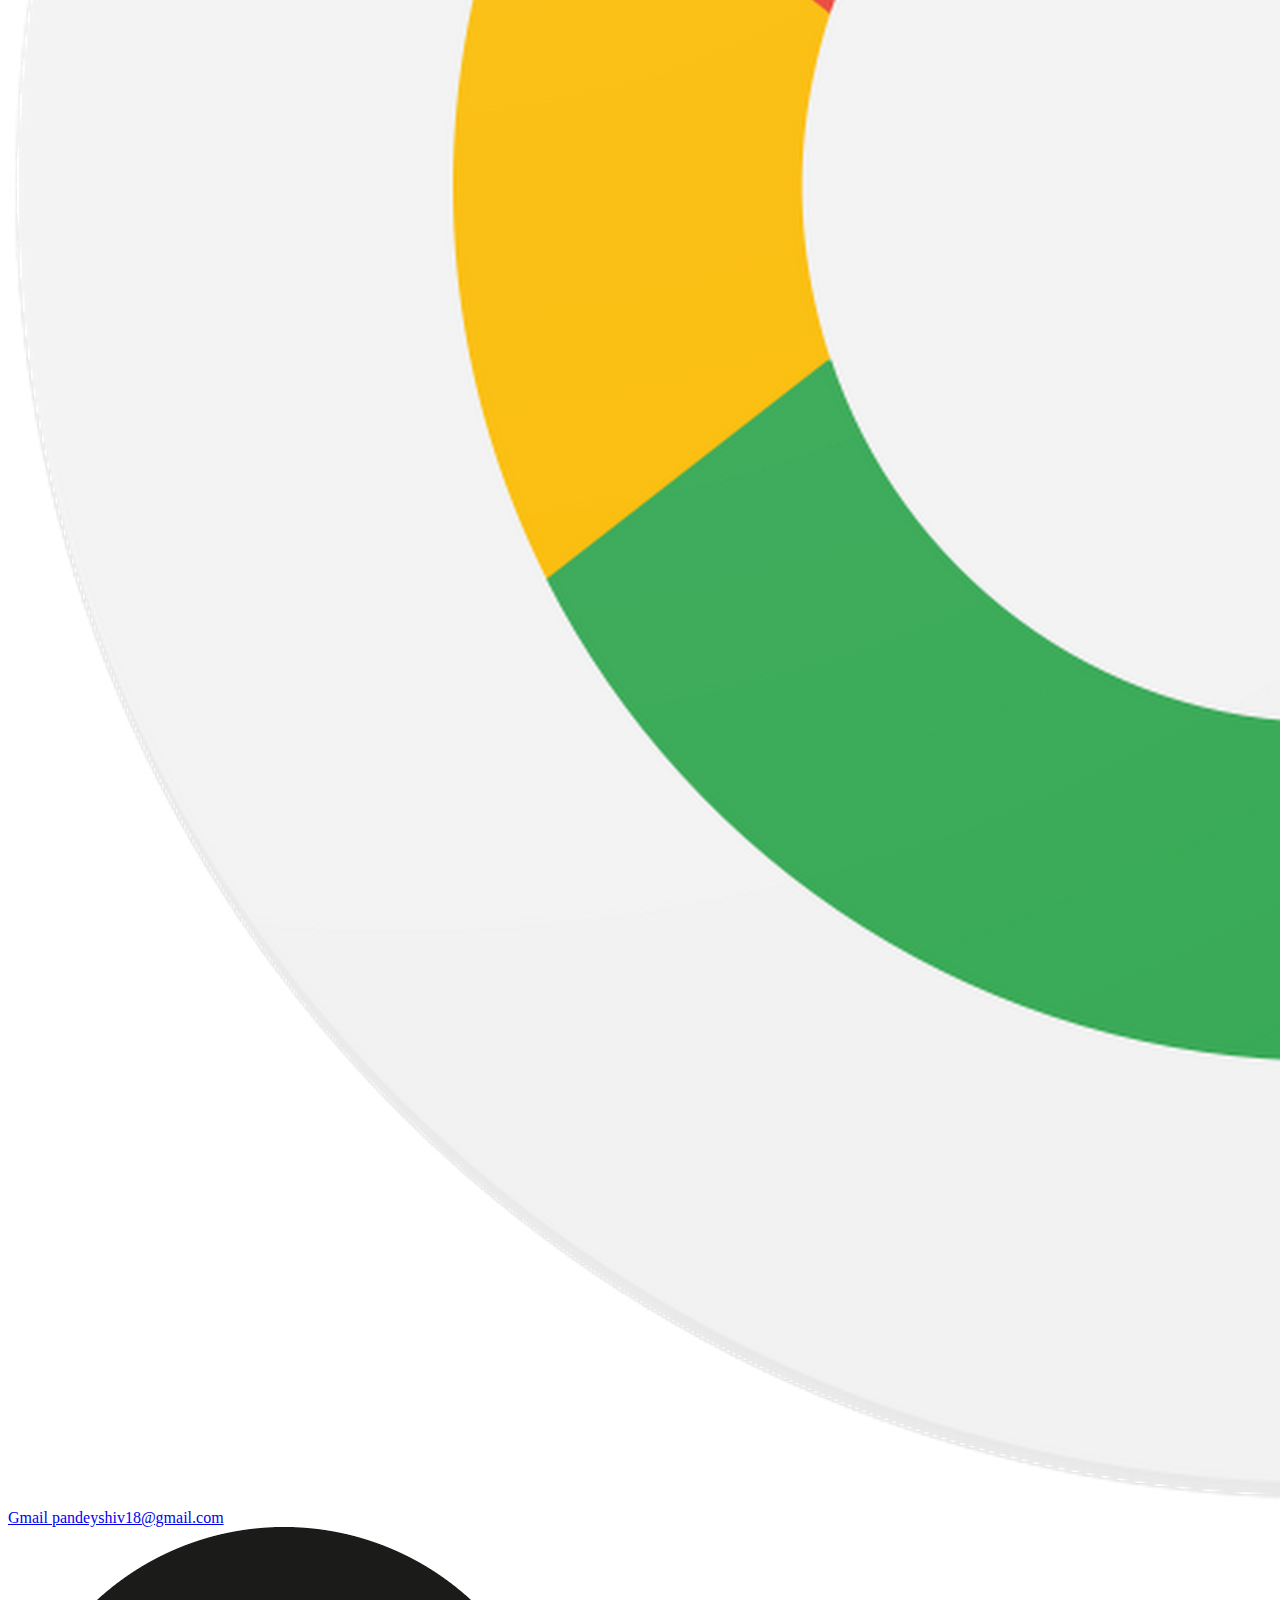
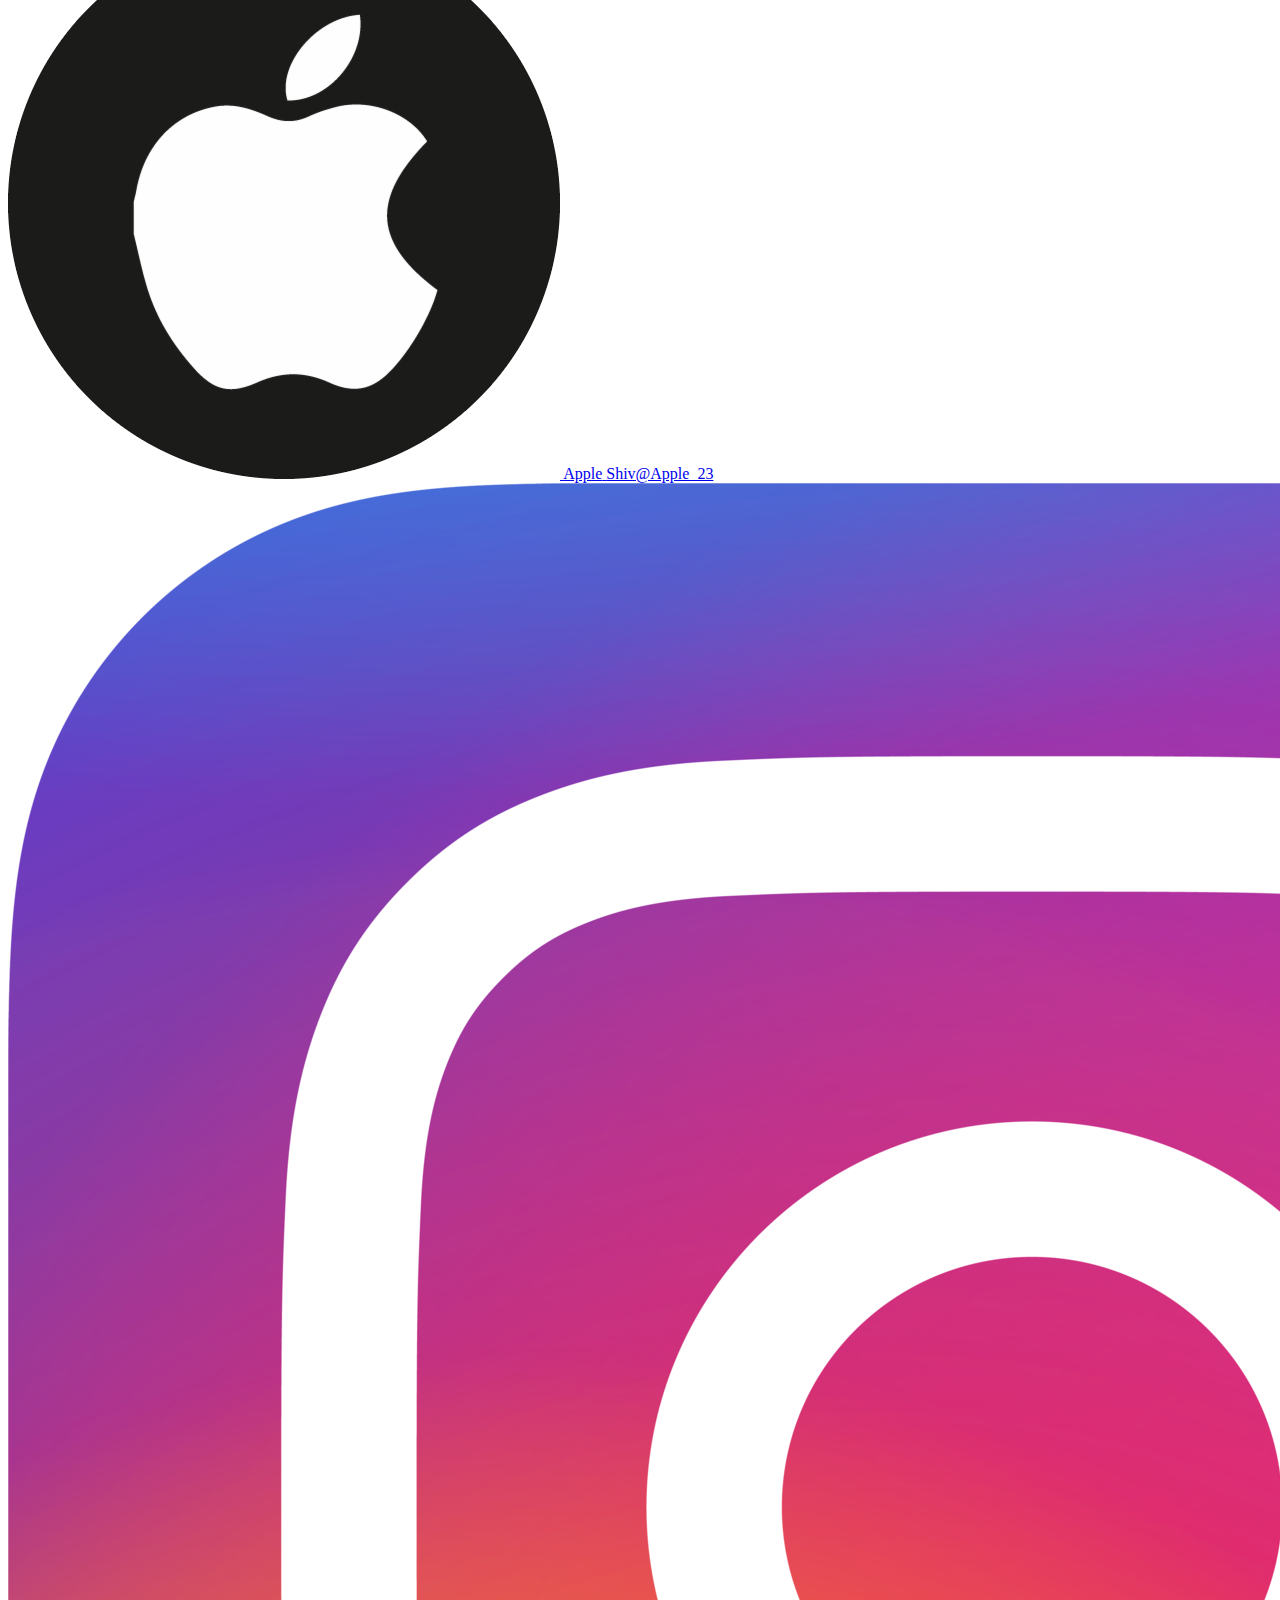
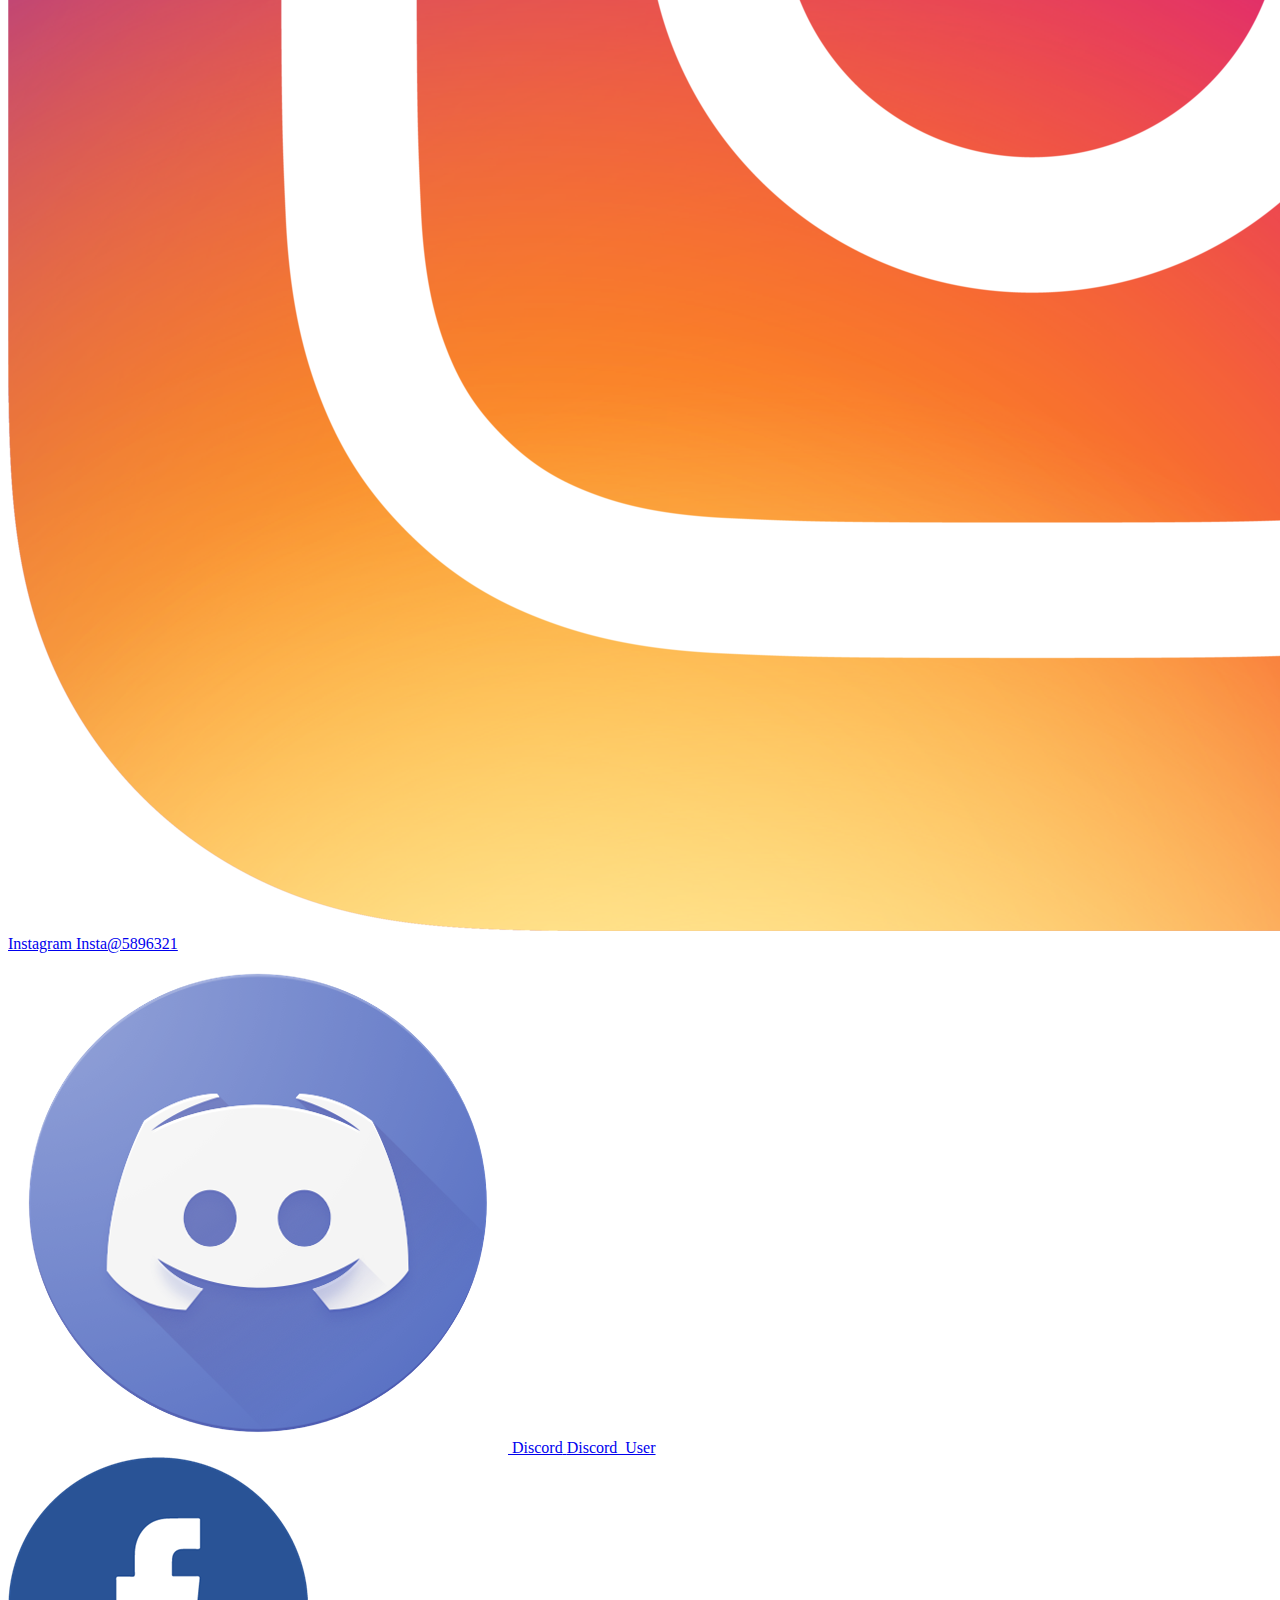
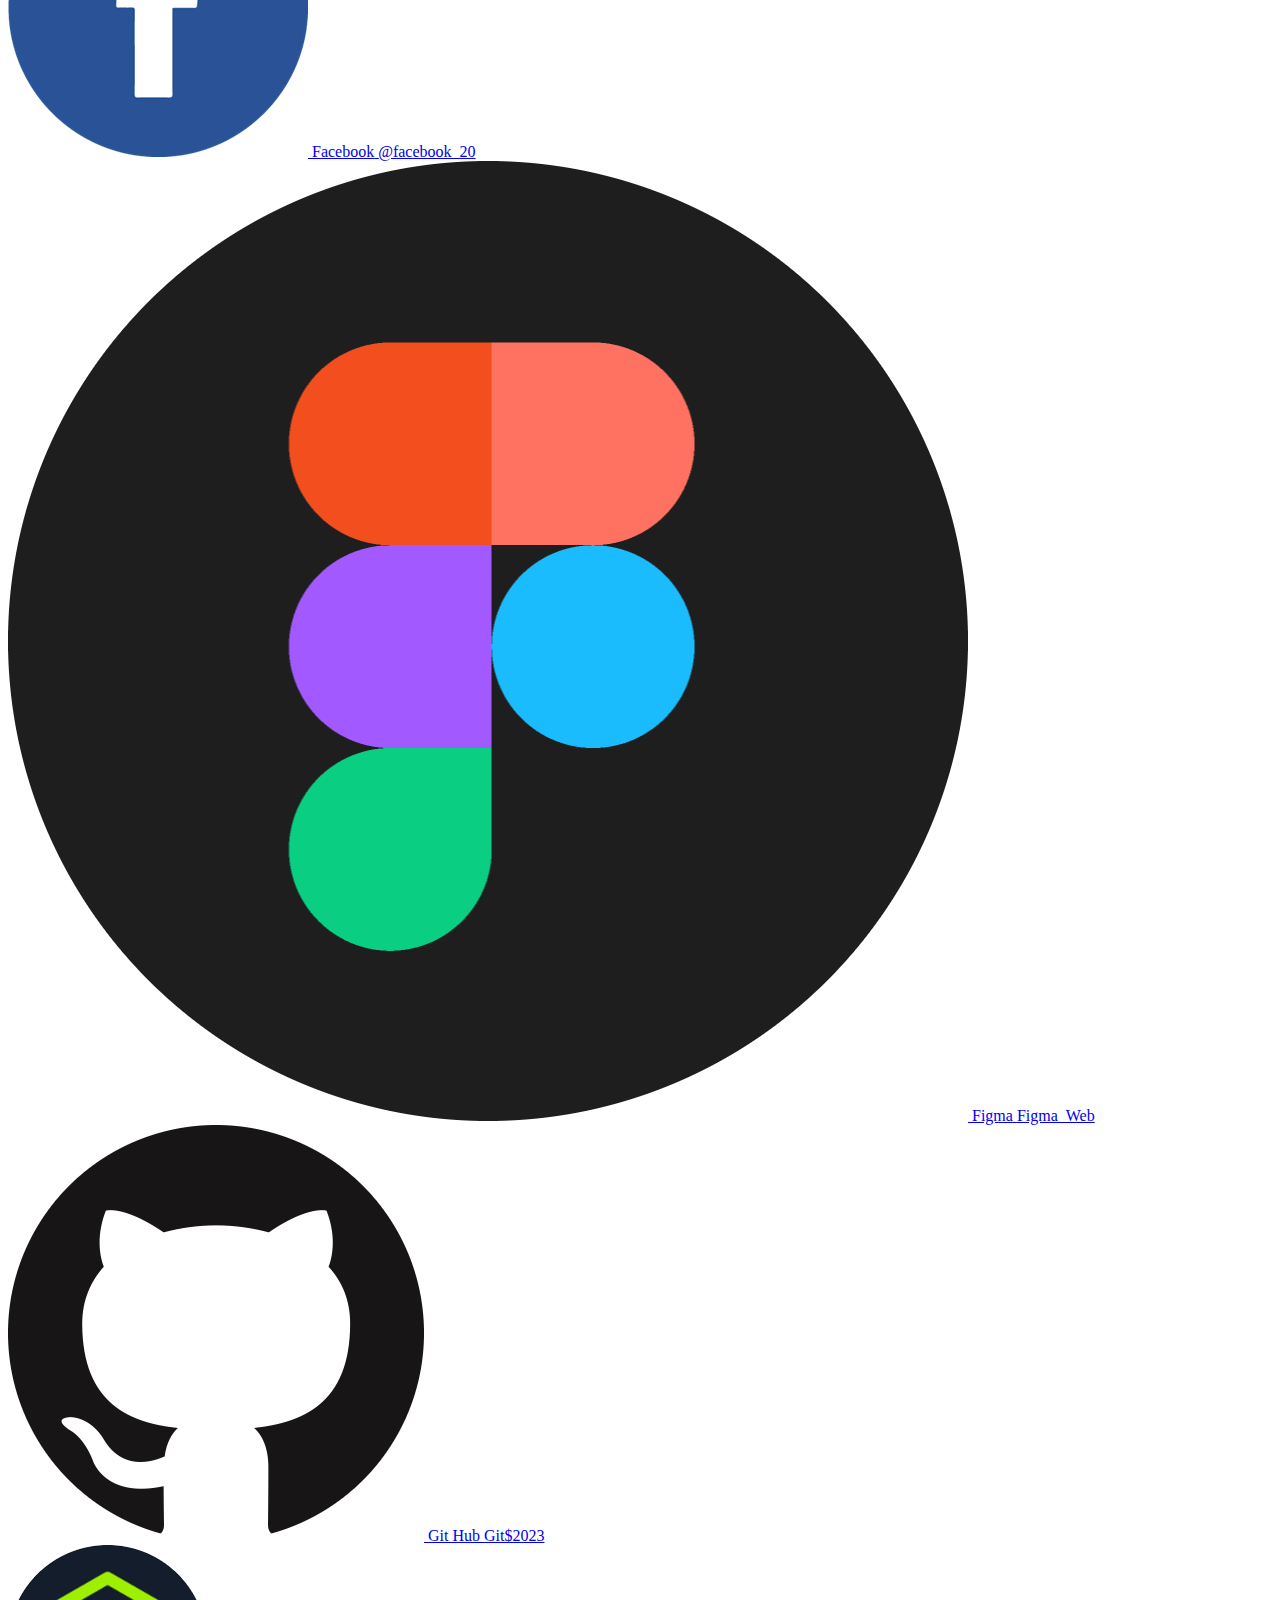
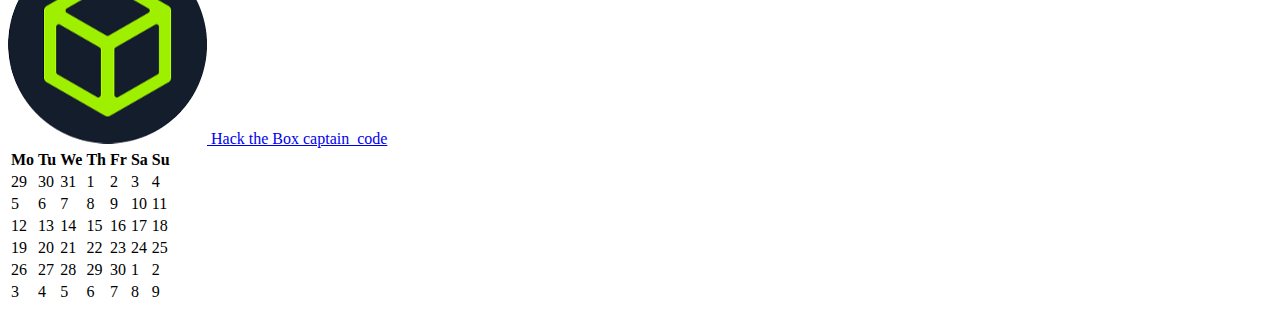
==== commit 09be7dad: "Update index.htm" ====
--- a/index.htm
+++ b/index.htm
@@ -5,7 +5,7 @@
     <meta http-equiv="X-UA-Compatible" content="IE=edge">
     <meta name="viewport" content="width=, initial-scale=1.0">
     <title>Document</title>
-    <link rel="stylesheet" href="site.css">
+    <link rel="stylesheet" href="style.css">
 </head>
 <body>
     <div class="body_line1"></div>
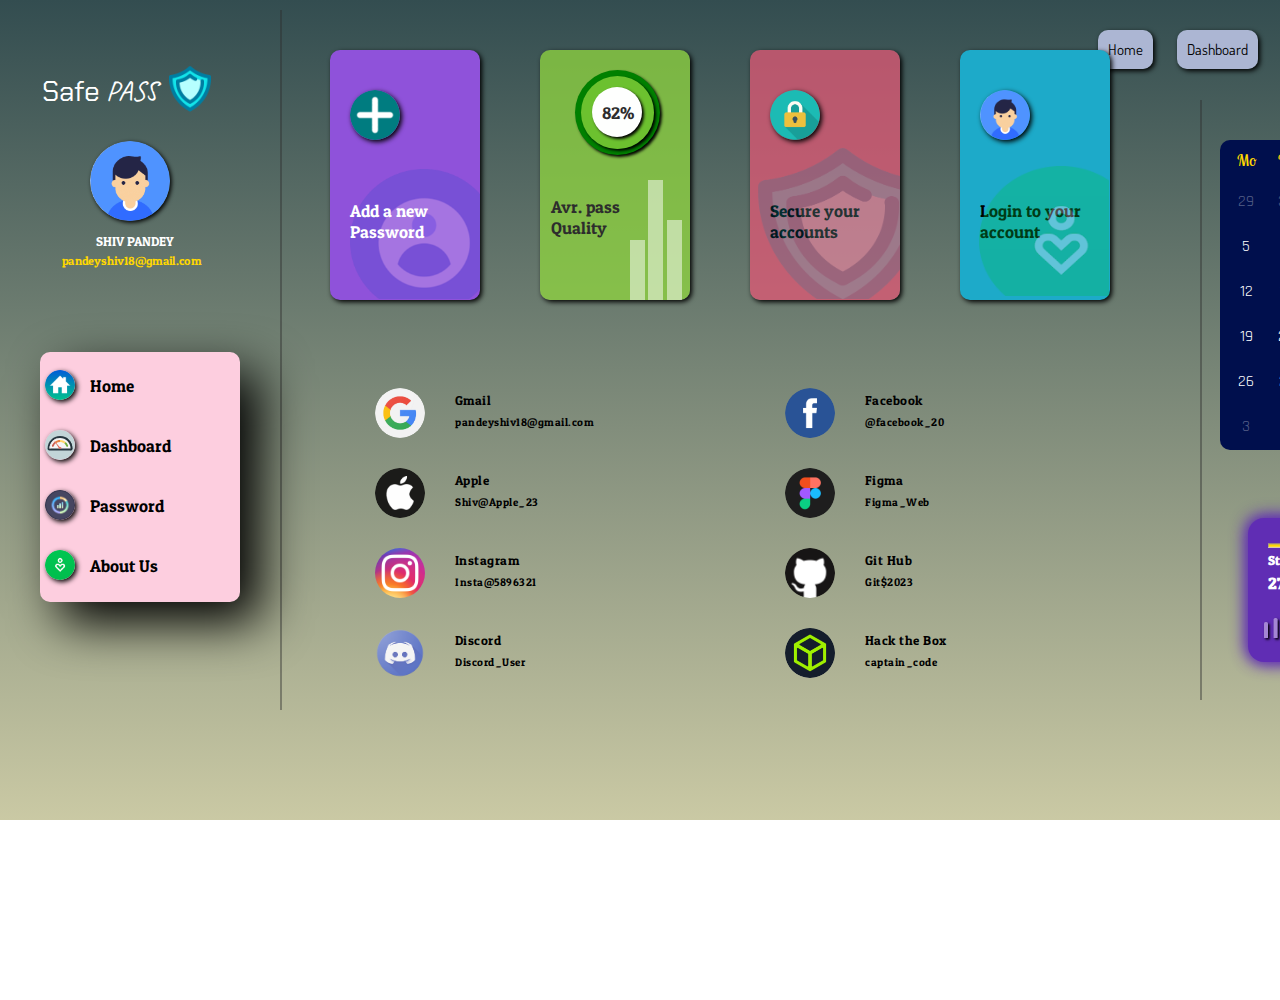
==== commit f61214c7: "Update index.htm" ====
--- a/index.htm
+++ b/index.htm
@@ -4,8 +4,9 @@
     <meta charset="UTF-8">
     <meta http-equiv="X-UA-Compatible" content="IE=edge">
     <meta name="viewport" content="width=, initial-scale=1.0">
-    <title>Document</title>
+    <title>Safe-Pass</title>
     <link rel="stylesheet" href="style.css">
+    <link rel="icon" href="images/logo.png" type="image/icon type">
 </head>
 <body>
     <div class="body_line1"></div>
--- a/style.css
+++ b/style.css
@@ -0,0 +1,756 @@
+@import url('https://fonts.googleapis.com/css2?family=Lobster+Two:ital,wght@0,400;1,700&family=Rajdhani:wght@300;400&display=swap');
+@import url('https://fonts.googleapis.com/css2?family=Dosis:wght@500&display=swap');
+@import url('https://fonts.googleapis.com/css2?family=Pacifico&display=swap');
+@import url('https://fonts.googleapis.com/css2?family=Patua+One&display=swap');
+@import url('https://fonts.googleapis.com/css2?family=Caveat:wght@700&display=swap');
+@import url('https://fonts.googleapis.com/css2?family=Chakra+Petch:wght@500;700&display=swap');
+
+/* 
+font-family: 'Lobster Two', cursive;
+font-family: 'Rajdhani', sans-serif; 
+font-family: 'Patua One', cursive;
+font-family: 'Chakra Petch', sans-serif;
+font-family: 'Caveat', cursive;
+font-family: 'Dosis', sans-serif;
+*/
+
+body {
+    height: 800px;
+    margin: 10px;
+    padding: 0px;
+    box-sizing: border-box;
+    background-repeat: no-repeat;
+    background-image: linear-gradient(to bottom, #334d50,#cac9a4);
+}
+.purple_cont {
+    height: 350px;
+    width: 300px;
+    /* background-color: #5a1167; */
+    /* box-shadow: 2px 2px 20px #116D6E, -2px -2px 20px #116D6E; */
+    border-radius: 10px;
+    position: absolute;
+    top: -30px;
+    left: -20px;
+    transform: scale(.8);
+}
+.all_tabs {
+    height: 250px;
+    width: 200px;
+    /* background-color: #FDCEDF; */
+    position: absolute;
+    top: 350px;
+    left: 20px;
+}
+.bg_blur {
+    height: 250px;
+    width: 200px;
+    background-color: #FDCEDF;
+    border-radius: 10px;
+    box-shadow: 20px 20px 50px ;
+    top: 2px;
+    position: absolute;
+    left: 20px;
+}
+[class^=tab]{
+    height: 50px;
+    width: 180px;
+    position: relative;
+    z-index: 1;
+    margin: 10px;
+    left: -10px;
+    border-radius: 10px;
+    transition: all .2s;
+}
+.tab1:hover ~ div, .tab1:hover ~ .bg_blur{
+    transition: all .2s;
+    
+    filter: blur(5px);
+}
+.tab2:hover ~ div, .tab2:hover ~ .bg_blur{
+    transition: all .2s;
+    filter: blur(5px);
+}
+.tab3:hover ~ div, .tab3:hover ~ .bg_blur{
+    transition: all .2s;
+    filter: blur(5px);
+}
+.tab4:hover ~ div, .tab4:hover ~ .bg_blur{
+    transition: all .2s;
+    filter: blur(5px);
+}
+.all_tab_img {
+    height: 30px;
+    width: 30px;
+    position: absolute;
+    box-shadow: 2px 2px 5px black;
+    border-radius: 30px;
+    left: 25px;
+    top: 10px;
+}
+
+/* .tab2 {
+    top: 430px;
+}
+.tab3 {
+    top: 470px;
+}
+.tab4 {
+    top: 510px;
+} */
+.info {
+    font-size: 17px;
+    position: relative;
+    top: 15px;
+    left: 70px;
+    font-family: 'Patua One', cursive;
+}
+[class^=tab]:hover {
+    background-color: rgb(96, 45, 180);
+    box-shadow: 2px 2px 20px rgb(96, 45, 180), -2px -2px 20px rgb(96, 45, 180);
+    transform: translateY(-5px);
+    color:gold;
+}
+.logo {
+    width: 70px;
+    height: 70px;
+    position: absolute;
+    top: 70px;
+    left: 190px;
+    
+}
+.logo_name, .logo_name2 {
+    font-family: 'Chakra Petch', sans-serif;
+    color: white;
+    font-size: 35px;
+    position: absolute;
+    top: 85px;
+    left: 40px;
+}
+.logo_name2 {
+    left: 120px;
+    font-family: 'Caveat', cursive;
+}
+.user_img {
+    width: 100px;
+    height: 100px;
+    position: absolute;
+    box-shadow: 2px 2px 5px;
+    border-radius: 50%;
+    top: 170px;
+    left: 100px;
+}
+.user_name {
+    font-family: 'Patua One', cursive;
+    color: white;
+    position: absolute;
+    top: 285px;
+    left: 107px;
+}
+.user_mail {
+    font-family: 'Patua One', cursive;
+    color: gold;
+    font-size: 15px;
+    position: absolute;
+    top: 310px;
+    left: 65px;
+}
+.body_line1 {
+    height: 700px;
+    width: 2px;
+    position: absolute;
+    background-color: #2d2d2d6c;
+    left: 280px;
+}
+.body_line2 {
+    height: 600px;
+    width: 2px;
+    position: absolute;
+    background-color: #2d2d2d6c;
+    top: 100px;
+    left: 1200px;
+}
+header {
+    height: 50px;
+    width: 60%;
+    top: 40px;
+    position: absolute;
+    left: 500px;
+    text-align: right;
+}
+header a {
+    height: 50px;
+    width: 60px;
+    padding: 10px;
+    text-decoration: none;
+    font-size: 15px;
+    box-shadow: 2px 2px 5px black;
+    font-family: 'Dosis', sans-serif;
+    color: white;
+    margin: 10px;
+    border-radius: 10px;
+    background-color: #acb6d3;
+    transition: all .2s;
+}
+header a:hover {
+    transition-duration: .2s;
+    box-shadow: 2px 2px 5px;
+    background-color: rgb(0, 153, 255);
+    box-shadow: 2px 2px 20px rgb(0, 153, 255), -2px -2px 20px rgb(0, 153, 255);
+    color:whitesmoke;
+}
+.login_btn {
+    height: 60px;
+    width: 60px;
+    position: absolute;
+    top: -15px;
+    box-shadow: 2px 2px 5px;
+    border-radius: 50%;
+    right: -80px;    
+}
+
+.stat {
+    height: 180px;
+    width: 280px;
+    background-color: rgb(96, 45, 180);
+    position: absolute;
+    border-radius: 20px;
+    box-shadow: 2px 2px 20px rgb(96, 45, 180), -2px -2px 20px rgb(96, 45, 180);
+    font-family: 'Patua One', cursive;
+    transition: all 0.2s;
+    transform: scale(.8);   
+    top: 500px;
+    left: 1220px;
+}
+.stat:hover {
+    transition: all 0.2s;
+    transform: scale(.9);
+}
+.stat_text_1 {
+    color: white;
+    font-weight: bold;
+    position: relative;
+    top: 40px;
+    left: 25px;
+}
+.stat_text_2 {
+    color: white;
+    font-weight: bold;
+    position: relative;
+    top: 70px;
+    font-size: 20px;
+    left: -15px;
+}
+.stat_text_3 {
+    color: white;
+    font-weight: bold;
+    position: relative;
+    top: 70px;
+    color:gold;
+    left: 80px;
+}
+[class^=stat_graph] {
+    position: absolute;
+    bottom: 30px;
+    box-shadow: 2px 2px 3px;
+    border-top-left-radius: 2px;
+    border-top-right-radius: 2px;
+    background-color: rgba(255, 255, 255, 0.427);
+    /* transform: rotate(180deg); */
+    display: inline-block;
+    transition: all;
+}
+[class^=stat_graph]:hover {
+    background-color: rgb(255, 255, 255);
+    transform: scale(1.2);
+}
+.line {
+    height: 3px;
+    background-color: gold;
+    width: 140px;
+    position: relative;
+    left: -44px;
+    
+}
+.line2 {
+    height: 3px;
+    background-color: white;
+    width: 80px;
+    position: absolute;
+    top: 24px;
+    left: 170px;   
+}
+.dot{
+    width: 10px;
+    height: 10px;
+    border-radius: 50%;
+    position: relative;
+    top: -15px;
+    box-shadow: 2px 2px 3px;
+    left: 162px;
+    z-index: 1;
+    background-color: white;
+}
+.stat_graph_1 {
+    width: 5px;
+    height: 20px;
+    left: 20px;
+}
+.stat_graph_2 {
+    width: 5px;
+    height: 25px;
+    left: 32px;
+}
+.stat_graph_3 {
+    width: 5px;
+    height: 30px;
+    left: 44px;
+}
+.stat_graph_4 {
+    width: 5px;
+    height: 25px;
+    left: 56px;
+}
+.stat_graph_5 {
+    width: 5px;
+    height: 20px;
+    left: 68px;
+}
+.stat_graph_6 {
+    width: 5px;
+    height: 15px;
+    left: 80px;
+}
+.stat_graph_7 {
+    width: 5px;
+    height: 10px;
+    left: 92px;
+}
+.stat_graph_8 {
+    width: 5px;
+    height: 20px;
+    left: 104px;
+}
+.stat_graph_9 {
+    width: 5px;
+    height: 10px;
+    left: 116px;
+}
+.stat_graph_10 {
+    width: 5px;
+    height: 20px;
+    left: 128px;
+}
+.stat_graph_11 {
+    width: 5px;
+    height: 20px;
+    left: 140px;
+}
+.stat_graph_12 {
+    width: 5px;
+    height: 25px;
+    left: 152px;
+}
+.stat_graph_13 {
+    width: 5px;
+    height: 30px;
+    left: 164px;
+}
+.stat_graph_14 {
+    width: 5px;
+    height: 25px;
+    left: 176px;
+}
+.stat_graph_15 {
+    width: 5px;
+    height: 20px;
+    left: 188px;
+}
+.stat_graph_16 {
+    width: 5px;
+    height: 15px;
+    left: 200px;
+}
+.stat_graph_17 {
+    width: 5px;
+    height: 10px;
+    left: 212px;
+}
+.stat_graph_18 {
+    width: 5px;
+    height: 20px;
+    left: 224px;
+}
+.stat_graph_19 {
+    width: 5px;
+    height: 30px;
+    left: 236px;
+}
+.stat_graph_20 {
+    width: 5px;
+    height: 25px;
+    left: 248px;
+}
+.block1 {
+    width: 150px;
+    height: 250px;
+    background-color: rgb(143, 82, 218);
+    border-radius: 10px;
+    position: absolute;
+    box-shadow: 2px 2px 5px black;
+    top: 50px;
+    left: 330px;
+    transition: all 0.2s;
+
+}
+.block1:hover { 
+    transition-duration: 0.2s;
+    box-shadow: 20px 20px 50px rgba(0, 0, 0, 0.753);
+    transform: scale(1.05); 
+}
+.block1_img {
+    height: 50px;
+    width: 50px;
+    box-shadow: 2px 2px 5px;
+    border-radius: 50%;
+    position: relative;
+    top: 40px;
+    left: 20px;
+}
+.block1_img2 {
+    height: 130px;
+    width: 130px;
+    position: relative;
+    top: 65px;
+    left: 20px;
+    opacity: 0.2;
+}
+.block1_text {
+    position: absolute;
+    top: 150px;
+    left: 20px;
+    color: rgb(255, 255, 255);
+    font-family: 'Patua One', cursive;
+    font-size: 17px;
+}
+.block2 {
+    width: 150px;
+    height: 250px;
+    background-color: rgba(144, 214, 63, 0.753);
+    border-radius: 10px;
+    position: absolute;
+    top: 50px; 
+    box-shadow: 2px 2px 5px black;
+    left: 540px;
+    transition: all 0.2s;
+    
+}
+.block2:hover { 
+    transition-duration: 0.2s;
+    box-shadow: 20px 20px 50px rgba(0, 0, 0, 0.753);
+    transform: scale(1.05); 
+}
+.block2_graph1 {
+    height:60px;
+    width: 15px;
+    position: absolute;
+    top: 190px;
+    left: 90px;
+    /* box-shadow: 2px 2px 5px black; */
+    /* box-shadow: 2px 2px 3px; */
+    background-color: rgba(255, 255, 255, 0.5);
+}
+.block2_graph2 {
+    height: 120px;
+    width: 15px;
+    position: absolute;
+    top: 130px;
+    left: 108px;
+    /* box-shadow: 2px 2px 3px; */
+    background-color: rgba(255, 255, 255, 0.5);
+}
+.block2_graph3 {
+    height: 80px;
+    width: 15px;
+    position: absolute;
+    top: 170px;
+    left: 127px;
+    /* box-shadow: 2px 2px 3px; */
+    background-color: rgba(255, 255, 255, 0.5);
+}
+.block2_circle1 {
+    height: 85px;
+    width: 85px;
+    background-color: green;
+    position: relative;
+    top: 20px;
+    box-shadow: 2px 2px 3px;
+    border-radius: 50%;
+    left: 35px;
+}
+.block2_circle2 {
+    height: 73px;
+    width: 73px;
+    position: relative;
+    top: 6px;
+    left: 6px;
+    box-shadow: 2px 2px 3px;
+    background-color: rgba(144, 214, 63, 0.753);
+    border-radius: 50%;
+}
+.block2_circle3 {
+    height: 50px;
+    width: 50px;
+    position: relative;
+    top: 11px;
+    box-shadow: 2px 2px 3px;
+    left: 11px;
+    background-color: rgb(254, 255, 254);
+    border-radius: 50%;
+}
+.block2_text {
+    position: relative;
+    top: 15px;
+    left: 10px;
+    color: #2d2d2d;
+    font-family: 'Patua One', cursive;
+    font-size: 17px;
+}
+.block2_text2 {
+    position: absolute;
+    top: 120px;
+    left: -30px;
+    color: #2d2d2d;
+    font-family: 'Patua One', cursive;
+    font-size: 17px;
+}
+.block3 {
+    width: 150px;
+    height: 250px;
+    background-color: rgba(224, 87, 117, 0.753);
+    border-radius: 10px;
+    box-shadow: 2px 2px 5px black;
+    position: absolute;
+    top: 50px;
+    left: 750px;
+    transition: all 0.2s;
+}
+.block3:hover { 
+    transition-duration: 0.2s;
+    box-shadow: 20px 20px 50px rgba(0, 0, 0, 0.753);
+    transform: scale(1.05); 
+}
+.block3_img1 {
+    height: 50px;
+    width: 50px;
+    box-shadow: 2px 2px 5px;
+    border-radius: 50%;
+    position: relative;
+    top: 40px;
+    left: 20px;
+}
+.block3_img2 {
+    height: 170px;
+    width: 170px;
+    position: relative;
+    top: 25px;
+    left: -20px;
+    opacity: 0.2;
+}
+.block3_text {
+    position: absolute;
+    top: 150px;
+    left: 20px;
+    color: #000000;
+    font-family: 'Patua One', cursive;
+    font-size: 17px;
+}
+.block4 {
+    width: 150px;
+    height: 250px;
+    background-color: rgb(29, 170, 201);
+    border-radius: 10px;
+    position: absolute;
+    box-shadow: 2px 2px 5px black;
+    top: 50px; 
+    left: 960px;
+    transition: all 0.2s;
+}
+.block4:hover { 
+    transition-duration: 0.2s;
+    box-shadow: 20px 20px 50px rgba(0, 0, 0, 0.753);
+    transform: scale(1.05); 
+}
+.block4_img1 {
+    height: 50px;
+    width: 50px;
+    box-shadow: 2px 2px 5px;
+    border-radius: 50%;
+    position: relative;
+    top: 40px;
+    left: 20px;
+}
+.block4_img2 {
+    height: 130px;
+    width: 130px;
+    position: relative;
+    top: 62px;
+    left: 19px;
+    opacity: .3;
+}
+.block4_text {
+    position: absolute;
+    top: 150px;
+    left: 20px;
+    color: #000000;
+    font-family: 'Patua One', cursive;
+    font-size: 17px;
+}
+.recent_pass {
+    height: 300px;
+    width: 600px;
+    position: absolute;
+    letter-spacing: .5px;
+    top: 360px;
+    left: 320px;
+}
+ .recent_pass div {
+     height: 50px;
+     width: 250px;
+     position: relative;
+     margin: 30px;
+    border-radius: 30px;
+    transition: all .2s;
+}
+a:link {
+    text-decoration: none;
+    color: #000000;
+}
+a:active{
+    text-decoration: none;
+    color: #000000;
+}
+a:visited {
+    text-decoration: none;
+    color: #000000;
+}
+[class^=recent_set1_pass] {
+    position: absolute;
+    left: 30px;
+}
+[class^=recent_set2_pass] {
+    position: absolute;
+    left: 440px;
+    top: -320px;
+}
+/* .recent_set1_pass1 {
+    background-color: #39aa57;
+}
+.recent_set1_pass2 {
+    background-color: #1b1b19;
+}
+.recent_set1_pass3 {
+    background-color: #db2c78;
+}
+.recent_set1_pass4 {
+    background-color: #5c71c0;
+} */
+.recent_text1 {
+    font-size: 13px;
+    position: relative;
+    /* color: white; */
+    transition: all .2s;
+    top: -35px;
+    left: 20px;
+    font-family: 'Patua One', cursive;
+}
+.recent_text2 {
+    font-size: 11px;
+    position: absolute;
+    /* color: white; */
+    transition: all .2s;
+    top: 25px;
+    left: 75px;
+    font-family: 'Patua One', cursive;
+}
+[class^=recent_pass] div:hover {
+    background-color: #FDCEDF;
+    box-shadow: 2px 2px 20px #FDCEDF, -2px -2px 20px #FDCEDF;
+    transform: translateY(-5px);
+    
+}
+[class^=recent_text]:hover {
+    transition: all .2s;
+  
+}
+.pass_icon {
+    position: relative;
+    top: -2px;
+    left: -5px;
+    border-radius: 40px;
+    /* box-shadow: 2px 2px 5px #000000, -2px -2px 20px #000000; */
+    width: 50px;
+    height: 50px;
+}
+.side3_img {
+    height: 150px;
+    width: 150px;
+    position: relative;
+    top: 80px;
+    left: 1220px;
+
+}
+.calender {
+    height: 310px;
+    width: 285px;
+    position: relative;
+    top: 130px;
+    left: 1210px;
+    border-radius: 10px;
+    transition: all .2s;
+    /* background-color: #020202df; */
+    background-color: #000f4d;
+}
+.bg_blur2{
+    height: 290px;
+    width: 277px;
+    position: absolute;
+    top: 0px;
+    left: 0px;
+    border-radius: 10px;
+}
+table {
+    position: relative;
+    left: -5px;
+    z-index: 1;
+    margin: 10px;
+    /* border: 2px solid; */
+    /* border-radius: 10px; */
+}
+th,td {
+    color: white;
+    font-size: 16px;
+    text-align: center;
+}
+th {
+    font-family: 'Lobster Two', cursive;
+    font-weight: 500;
+    color: gold;
+    padding: 8px;
+}
+td {
+    padding: 9px;
+    border: 2px solid #000f4d;
+    font-family: 'Rajdhani', sans-serif;
+    transition: all .2s;
+}
+.old {
+    color: rgba(255, 255, 255, 0.342);
+}
+.calender:hover {
+    box-shadow: 20px 20px 50px;
+    transform: translateY(-10px);
+}
+td:hover {
+    color: gold;
+    border: 2px solid;
+}
